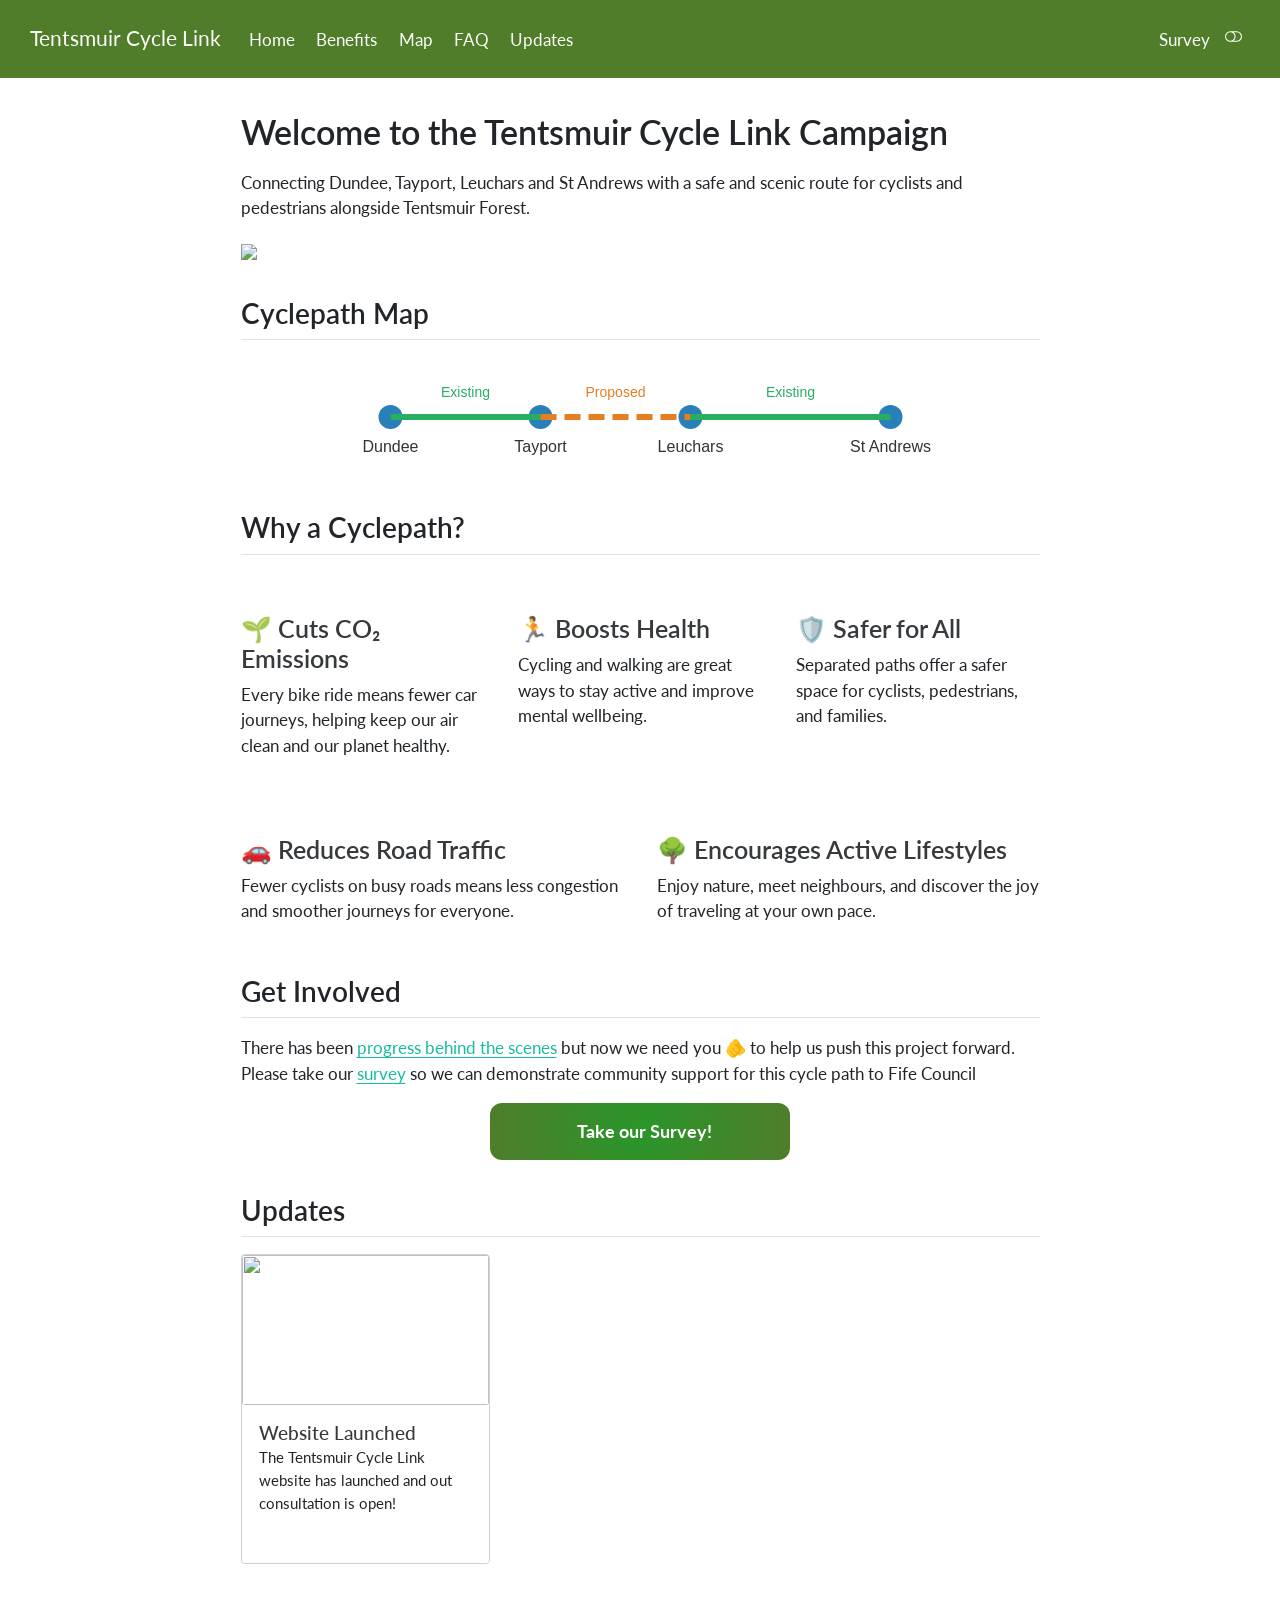
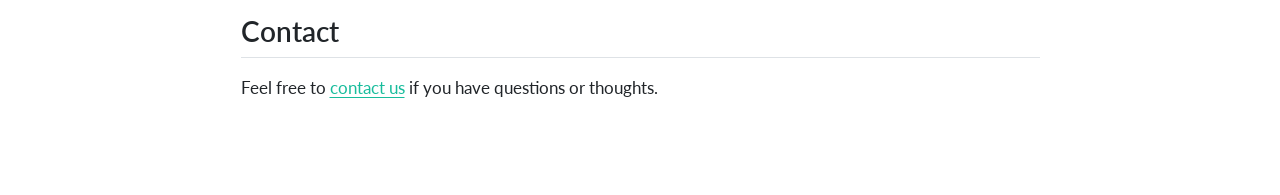
==== index.html @ c938efdf "Built site for gh-pages" ====
<!DOCTYPE html>
<html xmlns="http://www.w3.org/1999/xhtml" lang="en" xml:lang="en"><head>

<meta charset="utf-8">
<meta name="generator" content="quarto-1.9.37">

<meta name="viewport" content="width=device-width, initial-scale=1.0, user-scalable=yes">


<title>Welcome to the Tentsmuir Cycle Link Campaign – Tentsmuir Cycle Link</title>
<style>
/* Default styles provided by pandoc.
** See https://pandoc.org/MANUAL.html#variables-for-html for config info.
*/
code{white-space: pre-wrap;}
span.smallcaps{font-variant: small-caps;}
div.columns{display: flex; gap: min(4vw, 1.5em);}
div.column{flex: auto; overflow-x: auto;}
div.hanging-indent{margin-left: 1.5em; text-indent: -1.5em;}
ul.task-list{list-style: none;}
ul.task-list li input[type="checkbox"] {
  width: 0.8em;
  margin: 0 0.8em 0.2em -1em; /* quarto-specific, see https://github.com/quarto-dev/quarto-cli/issues/4556 */ 
  vertical-align: middle;
}
</style>


<script src="site_libs/quarto-nav/quarto-nav.js"></script>
<script src="site_libs/quarto-nav/headroom.min.js"></script>
<script src="site_libs/clipboard/clipboard.min.js"></script>
<script src="site_libs/quarto-search/autocomplete.umd.js"></script>
<script src="site_libs/quarto-search/fuse.min.js"></script>
<script src="site_libs/quarto-search/quarto-search.js"></script>
<meta name="quarto:offset" content="./">
<script src="site_libs/quarto-listing/list.min.js"></script>
<script src="site_libs/quarto-listing/quarto-listing.js"></script>
<script src="site_libs/quarto-html/quarto.js" type="module"></script>
<script src="site_libs/quarto-html/tabsets/tabsets.js" type="module"></script>
<script src="site_libs/quarto-html/popper.min.js"></script>
<script src="site_libs/quarto-html/tippy.umd.min.js"></script>
<script src="site_libs/quarto-html/anchor.min.js"></script>
<link href="site_libs/quarto-html/tippy.css" rel="stylesheet">
<link href="site_libs/quarto-html/quarto-syntax-highlighting-7f8f88aac4f3542376d5c11b86a4c14d.css" rel="stylesheet" class="quarto-color-scheme" id="quarto-text-highlighting-styles">
<link href="site_libs/quarto-html/quarto-syntax-highlighting-dark-d0ae9245876894da5ac7e18953ecc5cc.css" rel="stylesheet" class="quarto-color-scheme quarto-color-alternate" id="quarto-text-highlighting-styles">
<link href="site_libs/quarto-html/quarto-syntax-highlighting-7f8f88aac4f3542376d5c11b86a4c14d.css" rel="stylesheet" class="quarto-color-scheme-extra" id="quarto-text-highlighting-styles">
<script src="site_libs/bootstrap/bootstrap.min.js"></script>
<link href="site_libs/bootstrap/bootstrap-icons.css" rel="stylesheet">
<link href="site_libs/bootstrap/bootstrap-2d0916ac223c1aabaab811b330905da7.min.css" rel="stylesheet" append-hash="true" class="quarto-color-scheme" id="quarto-bootstrap" data-mode="light">
<link href="site_libs/bootstrap/bootstrap-dark-711e76903510c1c484561efa17a00420.min.css" rel="stylesheet" append-hash="true" class="quarto-color-scheme quarto-color-alternate" id="quarto-bootstrap" data-mode="dark">
<link href="site_libs/bootstrap/bootstrap-2d0916ac223c1aabaab811b330905da7.min.css" rel="stylesheet" append-hash="true" class="quarto-color-scheme-extra" id="quarto-bootstrap" data-mode="light">
<script id="quarto-search-options" type="application/json">{
  "location": "navbar",
  "copy-button": false,
  "collapse-after": 3,
  "panel-placement": "end",
  "type": "overlay",
  "limit": 50,
  "keyboard-shortcut": [
    "f",
    "/",
    "s"
  ],
  "show-item-context": false,
  "language": {
    "search-no-results-text": "No results",
    "search-matching-documents-text": "matching documents",
    "search-copy-link-title": "Copy link to search",
    "search-hide-matches-text": "Hide additional matches",
    "search-more-match-text": "more match in this document",
    "search-more-matches-text": "more matches in this document",
    "search-clear-button-title": "Clear",
    "search-text-placeholder": "",
    "search-detached-cancel-button-title": "Cancel",
    "search-submit-button-title": "Submit",
    "search-label": "Search"
  }
}</script>
<script>

  window.document.addEventListener("DOMContentLoaded", function (_event) {
    const listingTargetEl = window.document.querySelector('#listing-newspanels .list');
    if (!listingTargetEl) {
      // No listing discovered, do not attach.
      return; 
    }

    const options = {
      valueNames: ['listing-title','listing-author','listing-image','listing-description',{ data: ['index'] },{ data: ['categories'] },{ data: ['listing-date-sort'] },{ data: ['listing-file-modified-sort'] }],
      
      searchColumns: ["listing-title","listing-author","listing-image","listing-description"],
    };

    window['quarto-listings'] = window['quarto-listings'] || {};
    window['quarto-listings']['listing-newspanels'] = new List('listing-newspanels', options);

    if (window['quarto-listing-loaded']) {
      window['quarto-listing-loaded']();
    }
  });

  window.addEventListener('hashchange',() => {
    if (window['quarto-listing-loaded']) {
      window['quarto-listing-loaded']();
    }
  })
  </script>

  <script src="https://cdnjs.cloudflare.com/polyfill/v3/polyfill.min.js?features=es6"></script>
  <script defer="" src="https://cdn.jsdelivr.net/npm/mathjax@3/es5/tex-chtml-full.js" type="text/javascript"></script>

<script type="text/javascript">
const typesetMath = (el) => {
  if (window.MathJax) {
    // MathJax Typeset
    window.MathJax.typeset([el]);
  } else if (window.katex) {
    // KaTeX Render
    var mathElements = el.getElementsByClassName("math");
    var macros = [];
    for (var i = 0; i < mathElements.length; i++) {
      var texText = mathElements[i].firstChild;
      if (mathElements[i].tagName == "SPAN" && texText && texText.data) {
        window.katex.render(texText.data, mathElements[i], {
          displayMode: mathElements[i].classList.contains('display'),
          throwOnError: false,
          macros: macros,
          fleqn: false
        });
      }
    }
  }
}
window.Quarto = {
  typesetMath
};
</script>

<link rel="stylesheet" href="styles.css">
</head>

<body class="nav-fixed fullcontent quarto-light"><script id="quarto-html-before-body" type="application/javascript">
    const toggleBodyColorMode = (bsSheetEl) => {
      const mode = bsSheetEl.getAttribute("data-mode");
      const bodyEl = window.document.querySelector("body");
      if (mode === "dark") {
        bodyEl.classList.add("quarto-dark");
        bodyEl.classList.remove("quarto-light");
      } else {
        bodyEl.classList.add("quarto-light");
        bodyEl.classList.remove("quarto-dark");
      }
    }
    const toggleBodyColorPrimary = () => {
      const bsSheetEl = window.document.querySelector("link#quarto-bootstrap:not([rel=disabled-stylesheet])");
      if (bsSheetEl) {
        toggleBodyColorMode(bsSheetEl);
      }
    }
    const setColorSchemeToggle = (alternate) => {
      const toggles = window.document.querySelectorAll('.quarto-color-scheme-toggle');
      for (let i=0; i < toggles.length; i++) {
        const toggle = toggles[i];
        if (toggle) {
          if (alternate) {
            toggle.classList.add("alternate");
          } else {
            toggle.classList.remove("alternate");
          }
        }
      }
    };
    const toggleColorMode = (alternate) => {
      // Switch the stylesheets
      const primaryStylesheets = window.document.querySelectorAll('link.quarto-color-scheme:not(.quarto-color-alternate)');
      const alternateStylesheets = window.document.querySelectorAll('link.quarto-color-scheme.quarto-color-alternate');
      manageTransitions('#quarto-margin-sidebar .nav-link', false);
      if (alternate) {
        // note: dark is layered on light, we don't disable primary!
        enableStylesheet(alternateStylesheets);
        for (const sheetNode of alternateStylesheets) {
          if (sheetNode.id === "quarto-bootstrap") {
            toggleBodyColorMode(sheetNode);
          }
        }
      } else {
        disableStylesheet(alternateStylesheets);
        enableStylesheet(primaryStylesheets)
        toggleBodyColorPrimary();
      }
      manageTransitions('#quarto-margin-sidebar .nav-link', true);
      // Switch the toggles
      setColorSchemeToggle(alternate)
      // Hack to workaround the fact that safari doesn't
      // properly recolor the scrollbar when toggling (#1455)
      if (navigator.userAgent.indexOf('Safari') > 0 && navigator.userAgent.indexOf('Chrome') == -1) {
        manageTransitions("body", false);
        window.scrollTo(0, 1);
        setTimeout(() => {
          window.scrollTo(0, 0);
          manageTransitions("body", true);
        }, 40);
      }
    }
    const disableStylesheet = (stylesheets) => {
      for (let i=0; i < stylesheets.length; i++) {
        const stylesheet = stylesheets[i];
        stylesheet.rel = 'disabled-stylesheet';
      }
    }
    const enableStylesheet = (stylesheets) => {
      for (let i=0; i < stylesheets.length; i++) {
        const stylesheet = stylesheets[i];
        if(stylesheet.rel !== 'stylesheet') { // for Chrome, which will still FOUC without this check
          stylesheet.rel = 'stylesheet';
        }
      }
    }
    const manageTransitions = (selector, allowTransitions) => {
      const els = window.document.querySelectorAll(selector);
      for (let i=0; i < els.length; i++) {
        const el = els[i];
        if (allowTransitions) {
          el.classList.remove('notransition');
        } else {
          el.classList.add('notransition');
        }
      }
    }
    const isFileUrl = () => {
      return window.location.protocol === 'file:';
    }
    const hasAlternateSentinel = () => {
      let styleSentinel = getColorSchemeSentinel();
      if (styleSentinel !== null) {
        return styleSentinel === "alternate";
      } else {
        return false;
      }
    }
    const setStyleSentinel = (alternate) => {
      const value = alternate ? "alternate" : "default";
      if (!isFileUrl()) {
        window.localStorage.setItem("quarto-color-scheme", value);
      } else {
        localAlternateSentinel = value;
      }
    }
    const getColorSchemeSentinel = () => {
      if (!isFileUrl()) {
        const storageValue = window.localStorage.getItem("quarto-color-scheme");
        return storageValue != null ? storageValue : localAlternateSentinel;
      } else {
        return localAlternateSentinel;
      }
    }
    const toggleGiscusIfUsed = (isAlternate, darkModeDefault) => {
      const baseTheme = document.querySelector('#giscus-base-theme')?.value ?? 'light';
      const alternateTheme = document.querySelector('#giscus-alt-theme')?.value ?? 'dark';
      let newTheme = '';
      if(authorPrefersDark) {
        newTheme = isAlternate ? baseTheme : alternateTheme;
      } else {
        newTheme = isAlternate ? alternateTheme : baseTheme;
      }
      const changeGiscusTheme = () => {
        // From: https://github.com/giscus/giscus/issues/336
        const sendMessage = (message) => {
          const iframe = document.querySelector('iframe.giscus-frame');
          if (!iframe) return;
          iframe.contentWindow.postMessage({ giscus: message }, 'https://giscus.app');
        }
        sendMessage({
          setConfig: {
            theme: newTheme
          }
        });
      }
      const isGiscussLoaded = window.document.querySelector('iframe.giscus-frame') !== null;
      if (isGiscussLoaded) {
        changeGiscusTheme();
      }
    };
    const authorPrefersDark = false;
    const darkModeDefault = authorPrefersDark;
      document.querySelector('link#quarto-text-highlighting-styles.quarto-color-scheme-extra').rel = 'disabled-stylesheet';
      document.querySelector('link#quarto-bootstrap.quarto-color-scheme-extra').rel = 'disabled-stylesheet';
    let localAlternateSentinel = darkModeDefault ? 'alternate' : 'default';
    // Dark / light mode switch
    window.quartoToggleColorScheme = () => {
      // Read the current dark / light value
      let toAlternate = !hasAlternateSentinel();
      toggleColorMode(toAlternate);
      setStyleSentinel(toAlternate);
      toggleGiscusIfUsed(toAlternate, darkModeDefault);
      window.dispatchEvent(new Event('resize'));
    };
    // Switch to dark mode if need be
    if (hasAlternateSentinel()) {
      toggleColorMode(true);
    } else {
      toggleColorMode(false);
    }
  </script>

<div id="quarto-search-results"></div>
  <header id="quarto-header" class="headroom fixed-top">
    <nav class="navbar navbar-expand-lg " data-bs-theme="dark">
      <div class="navbar-container container-fluid">
      <div class="navbar-brand-container mx-auto">
    <a class="navbar-brand" href="./index.html">
    <span class="navbar-title">Tentsmuir Cycle Link</span>
    </a>
  </div>
            <div id="quarto-search" class="" title="Search"></div>
          <button class="navbar-toggler" type="button" data-bs-toggle="collapse" data-bs-target="#navbarCollapse" aria-controls="navbarCollapse" role="menu" aria-expanded="false" aria-label="Toggle navigation" onclick="if (window.quartoToggleHeadroom) { window.quartoToggleHeadroom(); }">
  <span class="navbar-toggler-icon"></span>
</button>
          <div class="collapse navbar-collapse" id="navbarCollapse">
            <ul class="navbar-nav navbar-nav-scroll me-auto">
  <li class="nav-item">
    <a class="nav-link active" href="./index.html" aria-current="page"> <i class="bi bi-bicycle" role="img">
</i> 
<span class="menu-text">Home</span></a>
  </li>  
  <li class="nav-item">
    <a class="nav-link" href="./benefits.html"> <i class="bi bi-plus-square-fill" role="img">
</i> 
<span class="menu-text">Benefits</span></a>
  </li>  
  <li class="nav-item">
    <a class="nav-link" href="./map.html"> <i class="bi bi-map" role="img">
</i> 
<span class="menu-text">Map</span></a>
  </li>  
  <li class="nav-item">
    <a class="nav-link" href="./faq.html"> <i class="bi bi-question-circle" role="img">
</i> 
<span class="menu-text">FAQ</span></a>
  </li>  
  <li class="nav-item">
    <a class="nav-link" href="./news.html"> <i class="bi bi-newspaper" role="img">
</i> 
<span class="menu-text">Updates</span></a>
  </li>  
</ul>
            <ul class="navbar-nav navbar-nav-scroll ms-auto">
  <li class="nav-item">
    <a class="nav-link" href="./survey.html"> <i class="bi bi-list-check" role="img">
</i> 
<span class="menu-text">Survey</span></a>
  </li>  
</ul>
          </div> <!-- /navcollapse -->
            <div class="quarto-navbar-tools">
  <a href="" class="quarto-color-scheme-toggle quarto-navigation-tool  px-1" onclick="window.quartoToggleColorScheme(); return false;" title="Toggle dark mode"><i class="bi"></i></a>
</div>
      </div> <!-- /container-fluid -->
    </nav>
  <div id="quarto-announcement" data-announcement-id="b9b9e68eaf986507d471f98464c1b0c5" class="alert alert-info hidden"><div class="quarto-announcement-content">
<p>Please take our survey - it makes a huge difference in promoting this route to Fife Council. Click <a href="./survey.html">here</a> to start</p>
</div><i class="bi bi-x-lg quarto-announcement-action"></i></div>
</header>
<!-- content -->
<div id="quarto-content" class="quarto-container page-columns page-rows-contents page-layout-article page-navbar">
<!-- sidebar -->
<!-- margin-sidebar -->
    
<!-- main -->
<main class="content" id="quarto-document-content">


<header id="title-block-header" class="quarto-title-block default">
<div class="quarto-title">
<h1 class="title">Welcome to the Tentsmuir Cycle Link Campaign</h1>
</div>



<div class="quarto-title-meta">

    
  
    
  </div>
  


</header>


<p>Connecting Dundee, Tayport, Leuchars and St Andrews with a safe and scenic route for cyclists and pedestrians alongside Tentsmuir Forest.</p>
<p><img src="./images/cyclepath_mock_up2.png" class="rounded-img img-fluid"></p>
<section id="cyclepath-map" class="level2">
<h2 class="anchored" data-anchor-id="cyclepath-map">Cyclepath Map</h2>
<svg width="100%" height="120" viewbox="0 0 600 120" aria-label="Simple map showing Dundee, Tayport, Leuchars, and St Andrews connected by a cyclepath">
  <style>
    .town { font-family: Arial, sans-serif; font-size: 16px; fill: #333; }
    .cyclepath-exist { stroke: #27ae60; stroke-width: 6; fill: none; }
    .cyclepath-proposed { stroke: #e67e22; stroke-width: 6; fill: none; stroke-dasharray: 16 8; }
    .dot { fill: #2980b9; }
    .label-proposed { font-family: Arial, sans-serif; font-size: 14px; fill: #e67e22; }
    .label-exist { font-family: Arial, sans-serif; font-size: 14px; fill: #27ae60; }
  </style>
  <!-- Towns -->
  <circle cx="50" cy="60" r="12" class="dot"></circle>
  <text x="50" y="95" class="town" text-anchor="middle">Dundee</text>
  <circle cx="200" cy="60" r="12" class="dot"></circle>
  <text x="200" y="95" class="town" text-anchor="middle">Tayport</text>
  <circle cx="350" cy="60" r="12" class="dot"></circle>
  <text x="350" y="95" class="town" text-anchor="middle">Leuchars</text>
  <circle cx="550" cy="60" r="12" class="dot"></circle>
  <text x="550" y="95" class="town" text-anchor="middle">St Andrews</text>
  <!-- Cyclepath: Dundee to Tayport (existing) -->
  <polyline points="50,60 200,60" class="cyclepath-exist"></polyline>
  <text x="125" y="40" class="label-exist" text-anchor="middle">Existing</text>
  <!-- Cyclepath: Tayport to Leuchars (proposed) -->
  <polyline points="200,60 350,60" class="cyclepath-proposed"></polyline>
  <text x="275" y="40" class="label-proposed" text-anchor="middle">Proposed</text>
  <!-- Cyclepath: Leuchars to St Andrews (existing) -->
  <polyline points="350,60 550,60" class="cyclepath-exist"></polyline>
  <text x="450" y="40" class="label-exist" text-anchor="middle">Existing</text>
</svg>
</section>
<section id="why-a-cyclepath" class="level2">
<h2 class="anchored" data-anchor-id="why-a-cyclepath">Why a Cyclepath?</h2>
<div style="display: flex; flex-wrap: wrap; gap: 2rem; justify-content: center; margin: 2rem 0;">
  <div style="flex: 1; min-width: 220px;">
    <h3 class="anchored">🌱 Cuts CO₂ Emissions</h3>
    <p>Every bike ride means fewer car journeys, helping keep our air clean and our planet healthy.</p>
  </div>
  <div style="flex: 1; min-width: 220px;">
    <h3 class="anchored">🏃️ Boosts Health</h3>
    <p>Cycling and walking are great ways to stay active and improve mental wellbeing.</p>
  </div>
  <div style="flex: 1; min-width: 220px;">
    <h3 class="anchored">🛡️ Safer for All</h3>
    <p>Separated paths offer a safer space for cyclists, pedestrians, and families.</p>
  </div>
  <div style="flex: 1; min-width: 220px;">
    <h3 class="anchored">🚗 Reduces Road Traffic</h3>
    <p>Fewer cyclists on busy roads means less congestion and smoother journeys for everyone.</p>
  </div>
  <div style="flex: 1; min-width: 220px;">
    <h3 class="anchored">🌳 Encourages Active Lifestyles</h3>
    <p>Enjoy nature, meet neighbours, and discover the joy of traveling at your own pace.</p>
  </div>
</div>
</section>
<section id="get-involved" class="level2">
<h2 class="anchored" data-anchor-id="get-involved">Get Involved</h2>
<p>There has been <a href="./blog/the_story_so_far_2025.html">progress behind the scenes</a> but now we need you 🫵 to help us push this project forward. Please take our <a href="./survey.html">survey</a> so we can demonstrate community support for this cycle path to Fife Council</p>
<div style="text-align: center;">
<p><a href="./survey.html" role="button" data-toggle="tooltip" title="Please take our survey to help us move the cycle path forward" style="background: radial-gradient(circle , #29962a, #507d2a); /* Gradient from blue to purple */
          border: none;
          color: white;
          padding: 15px 32px;
          text-align: center;
          text-decoration: none;
          display: inline-block;
          font-size: 18px;
          font-weight: bold;
          border-radius: 12px;
          width: 300px; /* Set a fixed width */" target="survey"> <i class="fas fa-donate" style="margin-right: 8px;"></i>Take our Survey!</a></p>
</div>
</section>
<section id="updates" class="level2">
<h2 class="anchored" data-anchor-id="updates">Updates</h2>
<div id="listing-newspanels" class="quarto-listing quarto-listing-container-grid">
<div class="list grid quarto-listing-cols-3">
<div class="g-col-1" data-index="0" data-listing-file-modified-sort="1777838549160" data-listing-reading-time-sort="1" data-listing-word-count-sort="23">
<a href="./news/website_launch.html" class="quarto-grid-link">
<div class="quarto-grid-item card h-100 card-left">
<p class="card-img-top">
<img loading="lazy" src="./news/cycle_icon_small.png" class="thumbnail-image card-img" style="height: 150px;">
</p>
<div class="card-body post-contents">
<h5 class="no-anchor card-title listing-title">
Website Launched
</h5>
<div class="card-text listing-description delink">
<p>The Tentsmuir Cycle Link website has launched and out consultation is open!</p>
</div>
<div class="card-attribution card-text-small start">
<div class="listing-author">

</div>
</div>
</div>
</div></a>
</div>
</div>
<div class="listing-no-matching d-none">No matching items</div>
</div>
</section>
<section id="contact" class="level2">
<h2 class="anchored" data-anchor-id="contact">Contact</h2>
<p>Feel free to <a href="mailto:info@tayportcyclepath.org">contact us</a> if you have questions or thoughts.</p>



</section>

</main> <!-- /main -->
<script id="quarto-html-after-body" type="application/javascript">
  window.document.addEventListener("DOMContentLoaded", function (event) {
    // Ensure there is a toggle, if there isn't float one in the top right
    if (window.document.querySelector('.quarto-color-scheme-toggle') === null) {
      const a = window.document.createElement('a');
      a.classList.add('top-right');
      a.classList.add('quarto-color-scheme-toggle');
      a.href = "";
      a.onclick = function() { try { window.quartoToggleColorScheme(); } catch {} return false; };
      const i = window.document.createElement("i");
      i.classList.add('bi');
      a.appendChild(i);
      window.document.body.appendChild(a);
    }
    setColorSchemeToggle(hasAlternateSentinel())
    const icon = "";
    const anchorJS = new window.AnchorJS();
    anchorJS.options = {
      placement: 'right',
      icon: icon
    };
    anchorJS.add('.anchored');
    const isCodeAnnotation = (el) => {
      for (const clz of el.classList) {
        if (clz.startsWith('code-annotation-')) {                     
          return true;
        }
      }
      return false;
    }
    const onCopySuccess = function(e) {
      // button target
      const button = e.trigger;
      // don't keep focus
      button.blur();
      // flash "checked"
      button.classList.add('code-copy-button-checked');
      var currentTitle = button.getAttribute("title");
      button.setAttribute("title", "Copied!");
      let tooltip;
      if (window.bootstrap) {
        button.setAttribute("data-bs-toggle", "tooltip");
        button.setAttribute("data-bs-placement", "left");
        button.setAttribute("data-bs-title", "Copied!");
        tooltip = new bootstrap.Tooltip(button, 
          { trigger: "manual", 
            customClass: "code-copy-button-tooltip",
            offset: [0, -8]});
        tooltip.show();    
      }
      setTimeout(function() {
        if (tooltip) {
          tooltip.hide();
          button.removeAttribute("data-bs-title");
          button.removeAttribute("data-bs-toggle");
          button.removeAttribute("data-bs-placement");
        }
        button.setAttribute("title", currentTitle);
        button.classList.remove('code-copy-button-checked');
      }, 1000);
      // clear code selection
      e.clearSelection();
    }
    const getTextToCopy = function(trigger) {
      const outerScaffold = trigger.parentElement.cloneNode(true);
      const codeEl = outerScaffold.querySelector('code');
      for (const childEl of codeEl.children) {
        if (isCodeAnnotation(childEl)) {
          childEl.remove();
        }
      }
      return codeEl.innerText;
    }
    const clipboard = new window.ClipboardJS('.code-copy-button:not([data-in-quarto-modal])', {
      text: getTextToCopy
    });
    clipboard.on('success', onCopySuccess);
    if (window.document.getElementById('quarto-embedded-source-code-modal')) {
      const clipboardModal = new window.ClipboardJS('.code-copy-button[data-in-quarto-modal]', {
        text: getTextToCopy,
        container: window.document.getElementById('quarto-embedded-source-code-modal')
      });
      clipboardModal.on('success', onCopySuccess);
    }
      var localhostRegex = new RegExp(/^(?:http|https):\/\/localhost\:?[0-9]*\//);
      var mailtoRegex = new RegExp(/^mailto:/);
        var filterRegex = new RegExp('/' + window.location.host + '/');
      var isInternal = (href) => {
          return filterRegex.test(href) || localhostRegex.test(href) || mailtoRegex.test(href);
      }
      // Inspect non-navigation links and adorn them if external
     var links = window.document.querySelectorAll('a[href]:not(.nav-link):not(.navbar-brand):not(.toc-action):not(.sidebar-link):not(.sidebar-item-toggle):not(.pagination-link):not(.no-external):not([aria-hidden]):not(.dropdown-item):not(.quarto-navigation-tool):not(.about-link)');
      for (var i=0; i<links.length; i++) {
        const link = links[i];
        if (!isInternal(link.href)) {
          // undo the damage that might have been done by quarto-nav.js in the case of
          // links that we want to consider external
          if (link.dataset.originalHref !== undefined) {
            link.href = link.dataset.originalHref;
          }
        }
      }
    function tippyHover(el, contentFn, onTriggerFn, onUntriggerFn) {
      const config = {
        allowHTML: true,
        maxWidth: 500,
        delay: 100,
        arrow: false,
        appendTo: function(el) {
            return el.parentElement;
        },
        interactive: true,
        interactiveBorder: 10,
        theme: 'quarto',
        placement: 'bottom-start',
      };
      if (contentFn) {
        config.content = contentFn;
      }
      if (onTriggerFn) {
        config.onTrigger = onTriggerFn;
      }
      if (onUntriggerFn) {
        config.onUntrigger = onUntriggerFn;
      }
      window.tippy(el, config); 
    }
    const noterefs = window.document.querySelectorAll('a[role="doc-noteref"]');
    for (var i=0; i<noterefs.length; i++) {
      const ref = noterefs[i];
      tippyHover(ref, function() {
        // use id or data attribute instead here
        let href = ref.getAttribute('data-footnote-href') || ref.getAttribute('href');
        try { href = new URL(href).hash; } catch {}
        const id = href.replace(/^#\/?/, "");
        const note = window.document.getElementById(id);
        if (note) {
          return note.innerHTML;
        } else {
          return "";
        }
      });
    }
    const xrefs = window.document.querySelectorAll('a.quarto-xref');
    const processXRef = (id, note) => {
      // Strip column container classes
      const stripColumnClz = (el) => {
        el.classList.remove("page-full", "page-columns");
        if (el.children) {
          for (const child of el.children) {
            stripColumnClz(child);
          }
        }
      }
      stripColumnClz(note)
      if (id === null || id.startsWith('sec-')) {
        // Special case sections, only their first couple elements
        const container = document.createElement("div");
        if (note.children && note.children.length > 2) {
          container.appendChild(note.children[0].cloneNode(true));
          for (let i = 1; i < note.children.length; i++) {
            const child = note.children[i];
            if (child.tagName === "P" && child.innerText === "") {
              continue;
            } else {
              container.appendChild(child.cloneNode(true));
              break;
            }
          }
          if (window.Quarto?.typesetMath) {
            window.Quarto.typesetMath(container);
          }
          return container.innerHTML
        } else {
          if (window.Quarto?.typesetMath) {
            window.Quarto.typesetMath(note);
          }
          return note.innerHTML;
        }
      } else {
        // Remove any anchor links if they are present
        const anchorLink = note.querySelector('a.anchorjs-link');
        if (anchorLink) {
          anchorLink.remove();
        }
        if (window.Quarto?.typesetMath) {
          window.Quarto.typesetMath(note);
        }
        if (note.classList.contains("callout")) {
          return note.outerHTML;
        } else {
          return note.innerHTML;
        }
      }
    }
    for (var i=0; i<xrefs.length; i++) {
      const xref = xrefs[i];
      tippyHover(xref, undefined, function(instance) {
        instance.disable();
        let url = xref.getAttribute('href');
        let hash = undefined; 
        if (url.startsWith('#')) {
          hash = url;
        } else {
          try { hash = new URL(url).hash; } catch {}
        }
        if (hash) {
          const id = hash.replace(/^#\/?/, "");
          const note = window.document.getElementById(id);
          if (note !== null) {
            try {
              const html = processXRef(id, note.cloneNode(true));
              instance.setContent(html);
            } finally {
              instance.enable();
              instance.show();
            }
          } else {
            // See if we can fetch this
            fetch(url.split('#')[0])
            .then(res => res.text())
            .then(html => {
              const parser = new DOMParser();
              const htmlDoc = parser.parseFromString(html, "text/html");
              const note = htmlDoc.getElementById(id);
              if (note !== null) {
                const html = processXRef(id, note);
                instance.setContent(html);
              } 
            }).finally(() => {
              instance.enable();
              instance.show();
            });
          }
        } else {
          // See if we can fetch a full url (with no hash to target)
          // This is a special case and we should probably do some content thinning / targeting
          fetch(url)
          .then(res => res.text())
          .then(html => {
            const parser = new DOMParser();
            const htmlDoc = parser.parseFromString(html, "text/html");
            const note = htmlDoc.querySelector('main.content');
            if (note !== null) {
              // This should only happen for chapter cross references
              // (since there is no id in the URL)
              // remove the first header
              if (note.children.length > 0 && note.children[0].tagName === "HEADER") {
                note.children[0].remove();
              }
              const html = processXRef(null, note);
              instance.setContent(html);
            } 
          }).finally(() => {
            instance.enable();
            instance.show();
          });
        }
      }, function(instance) {
      });
    }
        let selectedAnnoteEl;
        const selectorForAnnotation = ( cell, annotation) => {
          let cellAttr = 'data-code-cell="' + cell + '"';
          let lineAttr = 'data-code-annotation="' +  annotation + '"';
          const selector = 'span[' + cellAttr + '][' + lineAttr + ']';
          return selector;
        }
        const selectCodeLines = (annoteEl) => {
          const doc = window.document;
          const targetCell = annoteEl.getAttribute("data-target-cell");
          const targetAnnotation = annoteEl.getAttribute("data-target-annotation");
          const annoteSpan = window.document.querySelector(selectorForAnnotation(targetCell, targetAnnotation));
          const lines = annoteSpan.getAttribute("data-code-lines").split(",");
          const lineIds = lines.map((line) => {
            return targetCell + "-" + line;
          })
          let top = null;
          let height = null;
          let parent = null;
          if (lineIds.length > 0) {
              //compute the position of the single el (top and bottom and make a div)
              const el = window.document.getElementById(lineIds[0]);
              top = el.offsetTop;
              height = el.offsetHeight;
              parent = el.parentElement.parentElement;
            if (lineIds.length > 1) {
              const lastEl = window.document.getElementById(lineIds[lineIds.length - 1]);
              const bottom = lastEl.offsetTop + lastEl.offsetHeight;
              height = bottom - top;
            }
            if (top !== null && height !== null && parent !== null) {
              // cook up a div (if necessary) and position it 
              let div = window.document.getElementById("code-annotation-line-highlight");
              if (div === null) {
                div = window.document.createElement("div");
                div.setAttribute("id", "code-annotation-line-highlight");
                div.style.position = 'absolute';
                parent.appendChild(div);
              }
              div.style.top = top - 2 + "px";
              div.style.height = height + 4 + "px";
              div.style.left = 0;
              let gutterDiv = window.document.getElementById("code-annotation-line-highlight-gutter");
              if (gutterDiv === null) {
                gutterDiv = window.document.createElement("div");
                gutterDiv.setAttribute("id", "code-annotation-line-highlight-gutter");
                gutterDiv.style.position = 'absolute';
                const codeCell = window.document.getElementById(targetCell);
                const gutter = codeCell.querySelector('.code-annotation-gutter');
                gutter.appendChild(gutterDiv);
              }
              gutterDiv.style.top = top - 2 + "px";
              gutterDiv.style.height = height + 4 + "px";
            }
            selectedAnnoteEl = annoteEl;
          }
        };
        const unselectCodeLines = () => {
          const elementsIds = ["code-annotation-line-highlight", "code-annotation-line-highlight-gutter"];
          elementsIds.forEach((elId) => {
            const div = window.document.getElementById(elId);
            if (div) {
              div.remove();
            }
          });
          selectedAnnoteEl = undefined;
        };
          // Handle positioning of the toggle
      window.addEventListener(
        "resize",
        throttle(() => {
          elRect = undefined;
          if (selectedAnnoteEl) {
            selectCodeLines(selectedAnnoteEl);
          }
        }, 10)
      );
      function throttle(fn, ms) {
      let throttle = false;
      let timer;
        return (...args) => {
          if(!throttle) { // first call gets through
              fn.apply(this, args);
              throttle = true;
          } else { // all the others get throttled
              if(timer) clearTimeout(timer); // cancel #2
              timer = setTimeout(() => {
                fn.apply(this, args);
                timer = throttle = false;
              }, ms);
          }
        };
      }
        // Attach click handler to the DT
        const annoteDls = window.document.querySelectorAll('dt[data-target-cell]');
        for (const annoteDlNode of annoteDls) {
          annoteDlNode.addEventListener('click', (event) => {
            const clickedEl = event.target;
            if (clickedEl !== selectedAnnoteEl) {
              unselectCodeLines();
              const activeEl = window.document.querySelector('dt[data-target-cell].code-annotation-active');
              if (activeEl) {
                activeEl.classList.remove('code-annotation-active');
              }
              selectCodeLines(clickedEl);
              clickedEl.classList.add('code-annotation-active');
            } else {
              // Unselect the line
              unselectCodeLines();
              clickedEl.classList.remove('code-annotation-active');
            }
          });
        }
    const findCites = (el) => {
      const parentEl = el.parentElement;
      if (parentEl) {
        const cites = parentEl.dataset.cites;
        if (cites) {
          return {
            el,
            cites: cites.split(' ')
          };
        } else {
          return findCites(el.parentElement)
        }
      } else {
        return undefined;
      }
    };
    var bibliorefs = window.document.querySelectorAll('a[role="doc-biblioref"]');
    for (var i=0; i<bibliorefs.length; i++) {
      const ref = bibliorefs[i];
      const citeInfo = findCites(ref);
      if (citeInfo) {
        tippyHover(citeInfo.el, function() {
          var popup = window.document.createElement('div');
          citeInfo.cites.forEach(function(cite) {
            var citeDiv = window.document.createElement('div');
            citeDiv.classList.add('hanging-indent');
            citeDiv.classList.add('csl-entry');
            var biblioDiv = window.document.getElementById('ref-' + cite);
            if (biblioDiv) {
              citeDiv.innerHTML = biblioDiv.innerHTML;
            }
            popup.appendChild(citeDiv);
          });
          return popup.innerHTML;
        });
      }
    }
  });
  </script>
</div> <!-- /content -->




</body></html>
---- site_libs/quarto-html/quarto-syntax-highlighting-7f8f88aac4f3542376d5c11b86a4c14d.css ----
/* quarto syntax highlight colors */
:root {
  --quarto-hl-ot-color: #003B4F;
  --quarto-hl-at-color: #657422;
  --quarto-hl-ss-color: #20794D;
  --quarto-hl-an-color: #5E5E5E;
  --quarto-hl-fu-color: #4758AB;
  --quarto-hl-st-color: #20794D;
  --quarto-hl-cf-color: #003B4F;
  --quarto-hl-op-color: #5E5E5E;
  --quarto-hl-er-color: #AD0000;
  --quarto-hl-bn-color: #AD0000;
  --quarto-hl-al-color: #AD0000;
  --quarto-hl-va-color: #111111;
  --quarto-hl-bu-color: inherit;
  --quarto-hl-ex-color: inherit;
  --quarto-hl-pp-color: #AD0000;
  --quarto-hl-in-color: #5E5E5E;
  --quarto-hl-vs-color: #20794D;
  --quarto-hl-wa-color: #5E5E5E;
  --quarto-hl-do-color: #5E5E5E;
  --quarto-hl-im-color: #00769E;
  --quarto-hl-ch-color: #20794D;
  --quarto-hl-dt-color: #AD0000;
  --quarto-hl-fl-color: #AD0000;
  --quarto-hl-co-color: #5E5E5E;
  --quarto-hl-cv-color: #5E5E5E;
  --quarto-hl-cn-color: #8f5902;
  --quarto-hl-sc-color: #5E5E5E;
  --quarto-hl-dv-color: #AD0000;
  --quarto-hl-kw-color: #003B4F;
}

/* other quarto variables */
:root {
  --quarto-font-monospace: SFMono-Regular, Menlo, Monaco, Consolas, "Liberation Mono", "Courier New", monospace;
}

/* syntax highlight based on Pandoc's rules */
pre > code.sourceCode > span {
  color: #003B4F;
}

code.sourceCode > span {
  color: #003B4F;
}

div.sourceCode,
div.sourceCode pre.sourceCode {
  color: #003B4F;
}

/* Normal */
code span {
  color: #003B4F;
}

/* Alert */
code span.al {
  color: #AD0000;
  font-style: inherit;
}

/* Annotation */
code span.an {
  color: #5E5E5E;
  font-style: inherit;
}

/* Attribute */
code span.at {
  color: #657422;
  font-style: inherit;
}

/* BaseN */
code span.bn {
  color: #AD0000;
  font-style: inherit;
}

/* BuiltIn */
code span.bu {
  font-style: inherit;
}

/* ControlFlow */
code span.cf {
  color: #003B4F;
  font-weight: bold;
  font-style: inherit;
}

/* Char */
code span.ch {
  color: #20794D;
  font-style: inherit;
}

/* Constant */
code span.cn {
  color: #8f5902;
  font-style: inherit;
}

/* Comment */
code span.co {
  color: #5E5E5E;
  font-style: inherit;
}

/* CommentVar */
code span.cv {
  color: #5E5E5E;
  font-style: italic;
}

/* Documentation */
code span.do {
  color: #5E5E5E;
  font-style: italic;
}

/* DataType */
code span.dt {
  color: #AD0000;
  font-style: inherit;
}

/* DecVal */
code span.dv {
  color: #AD0000;
  font-style: inherit;
}

/* Error */
code span.er {
  color: #AD0000;
  font-style: inherit;
}

/* Extension */
code span.ex {
  font-style: inherit;
}

/* Float */
code span.fl {
  color: #AD0000;
  font-style: inherit;
}

/* Function */
code span.fu {
  color: #4758AB;
  font-style: inherit;
}

/* Import */
code span.im {
  color: #00769E;
  font-style: inherit;
}

/* Information */
code span.in {
  color: #5E5E5E;
  font-style: inherit;
}

/* Keyword */
code span.kw {
  color: #003B4F;
  font-weight: bold;
  font-style: inherit;
}

/* Operator */
code span.op {
  color: #5E5E5E;
  font-style: inherit;
}

/* Other */
code span.ot {
  color: #003B4F;
  font-style: inherit;
}

/* Preprocessor */
code span.pp {
  color: #AD0000;
  font-style: inherit;
}

/* SpecialChar */
code span.sc {
  color: #5E5E5E;
  font-style: inherit;
}

/* SpecialString */
code span.ss {
  color: #20794D;
  font-style: inherit;
}

/* String */
code span.st {
  color: #20794D;
  font-style: inherit;
}

/* Variable */
code span.va {
  color: #111111;
  font-style: inherit;
}

/* VerbatimString */
code span.vs {
  color: #20794D;
  font-style: inherit;
}

/* Warning */
code span.wa {
  color: #5E5E5E;
  font-style: italic;
}

.prevent-inlining {
  content: "</";
}

/*# sourceMappingURL=789ad8cd35626ba772517505b42a116e.css.map */
---- site_libs/quarto-html/quarto-syntax-highlighting-dark-d0ae9245876894da5ac7e18953ecc5cc.css ----
/* quarto syntax highlight colors */
:root {
  --quarto-hl-al-color: #f07178;
  --quarto-hl-an-color: #d4d0ab;
  --quarto-hl-at-color: #00e0e0;
  --quarto-hl-bn-color: #d4d0ab;
  --quarto-hl-bu-color: #abe338;
  --quarto-hl-ch-color: #abe338;
  --quarto-hl-co-color: #f8f8f2;
  --quarto-hl-cv-color: #ffd700;
  --quarto-hl-cn-color: #ffd700;
  --quarto-hl-cf-color: #ffa07a;
  --quarto-hl-dt-color: #ffa07a;
  --quarto-hl-dv-color: #d4d0ab;
  --quarto-hl-do-color: #f8f8f2;
  --quarto-hl-er-color: #f07178;
  --quarto-hl-ex-color: #00e0e0;
  --quarto-hl-fl-color: #d4d0ab;
  --quarto-hl-fu-color: #ffa07a;
  --quarto-hl-im-color: #abe338;
  --quarto-hl-in-color: #d4d0ab;
  --quarto-hl-kw-color: #ffa07a;
  --quarto-hl-op-color: #ffa07a;
  --quarto-hl-ot-color: #00e0e0;
  --quarto-hl-pp-color: #dcc6e0;
  --quarto-hl-re-color: #00e0e0;
  --quarto-hl-sc-color: #abe338;
  --quarto-hl-ss-color: #abe338;
  --quarto-hl-st-color: #abe338;
  --quarto-hl-va-color: #00e0e0;
  --quarto-hl-vs-color: #abe338;
  --quarto-hl-wa-color: #dcc6e0;
}

/* other quarto variables */
:root {
  --quarto-font-monospace: SFMono-Regular, Menlo, Monaco, Consolas, "Liberation Mono", "Courier New", monospace;
}

/* syntax highlight based on Pandoc's rules */
pre > code.sourceCode > span {
  color: #f8f8f2;
}

code.sourceCode > span {
  color: #f8f8f2;
}

div.sourceCode,
div.sourceCode pre.sourceCode {
  color: #f8f8f2;
}

/* Normal */
code span {
  color: #f8f8f2;
}

/* Alert */
code span.al {
  color: #f07178;
}

/* Annotation */
code span.an {
  color: #d4d0ab;
}

/* Attribute */
code span.at {
  color: #00e0e0;
}

/* BaseN */
code span.bn {
  color: #d4d0ab;
}

/* BuiltIn */
code span.bu {
  color: #abe338;
}

/* ControlFlow */
code span.cf {
  font-weight: bold;
  color: #ffa07a;
}

/* Char */
code span.ch {
  color: #abe338;
}

/* Constant */
code span.cn {
  color: #ffd700;
}

/* Comment */
code span.co {
  font-style: italic;
  color: #f8f8f2;
}

/* CommentVar */
code span.cv {
  color: #ffd700;
}

/* Documentation */
code span.do {
  color: #f8f8f2;
}

/* DataType */
code span.dt {
  color: #ffa07a;
}

/* DecVal */
code span.dv {
  color: #d4d0ab;
}

/* Error */
code span.er {
  color: #f07178;
  text-decoration: underline;
}

/* Extension */
code span.ex {
  font-weight: bold;
  color: #00e0e0;
}

/* Float */
code span.fl {
  color: #d4d0ab;
}

/* Function */
code span.fu {
  color: #ffa07a;
}

/* Import */
code span.im {
  color: #abe338;
}

/* Information */
code span.in {
  color: #d4d0ab;
}

/* Keyword */
code span.kw {
  font-weight: bold;
  color: #ffa07a;
}

/* Operator */
code span.op {
  color: #ffa07a;
}

/* Other */
code span.ot {
  color: #00e0e0;
}

/* Preprocessor */
code span.pp {
  color: #dcc6e0;
}

/* RegionMarker */
code span.re {
  background-color: #f8f8f2;
  color: #00e0e0;
}

/* SpecialChar */
code span.sc {
  color: #abe338;
}

/* SpecialString */
code span.ss {
  color: #abe338;
}

/* String */
code span.st {
  color: #abe338;
}

/* Variable */
code span.va {
  color: #00e0e0;
}

/* VerbatimString */
code span.vs {
  color: #abe338;
}

/* Warning */
code span.wa {
  color: #dcc6e0;
}

.prevent-inlining {
  content: "</";
}

/*# sourceMappingURL=e2dac9153eaf3c552d5043f9565d03d7.css.map */
---- site_libs/quarto-html/quarto-syntax-highlighting-7f8f88aac4f3542376d5c11b86a4c14d.css ----
/* quarto syntax highlight colors */
:root {
  --quarto-hl-ot-color: #003B4F;
  --quarto-hl-at-color: #657422;
  --quarto-hl-ss-color: #20794D;
  --quarto-hl-an-color: #5E5E5E;
  --quarto-hl-fu-color: #4758AB;
  --quarto-hl-st-color: #20794D;
  --quarto-hl-cf-color: #003B4F;
  --quarto-hl-op-color: #5E5E5E;
  --quarto-hl-er-color: #AD0000;
  --quarto-hl-bn-color: #AD0000;
  --quarto-hl-al-color: #AD0000;
  --quarto-hl-va-color: #111111;
  --quarto-hl-bu-color: inherit;
  --quarto-hl-ex-color: inherit;
  --quarto-hl-pp-color: #AD0000;
  --quarto-hl-in-color: #5E5E5E;
  --quarto-hl-vs-color: #20794D;
  --quarto-hl-wa-color: #5E5E5E;
  --quarto-hl-do-color: #5E5E5E;
  --quarto-hl-im-color: #00769E;
  --quarto-hl-ch-color: #20794D;
  --quarto-hl-dt-color: #AD0000;
  --quarto-hl-fl-color: #AD0000;
  --quarto-hl-co-color: #5E5E5E;
  --quarto-hl-cv-color: #5E5E5E;
  --quarto-hl-cn-color: #8f5902;
  --quarto-hl-sc-color: #5E5E5E;
  --quarto-hl-dv-color: #AD0000;
  --quarto-hl-kw-color: #003B4F;
}

/* other quarto variables */
:root {
  --quarto-font-monospace: SFMono-Regular, Menlo, Monaco, Consolas, "Liberation Mono", "Courier New", monospace;
}

/* syntax highlight based on Pandoc's rules */
pre > code.sourceCode > span {
  color: #003B4F;
}

code.sourceCode > span {
  color: #003B4F;
}

div.sourceCode,
div.sourceCode pre.sourceCode {
  color: #003B4F;
}

/* Normal */
code span {
  color: #003B4F;
}

/* Alert */
code span.al {
  color: #AD0000;
  font-style: inherit;
}

/* Annotation */
code span.an {
  color: #5E5E5E;
  font-style: inherit;
}

/* Attribute */
code span.at {
  color: #657422;
  font-style: inherit;
}

/* BaseN */
code span.bn {
  color: #AD0000;
  font-style: inherit;
}

/* BuiltIn */
code span.bu {
  font-style: inherit;
}

/* ControlFlow */
code span.cf {
  color: #003B4F;
  font-weight: bold;
  font-style: inherit;
}

/* Char */
code span.ch {
  color: #20794D;
  font-style: inherit;
}

/* Constant */
code span.cn {
  color: #8f5902;
  font-style: inherit;
}

/* Comment */
code span.co {
  color: #5E5E5E;
  font-style: inherit;
}

/* CommentVar */
code span.cv {
  color: #5E5E5E;
  font-style: italic;
}

/* Documentation */
code span.do {
  color: #5E5E5E;
  font-style: italic;
}

/* DataType */
code span.dt {
  color: #AD0000;
  font-style: inherit;
}

/* DecVal */
code span.dv {
  color: #AD0000;
  font-style: inherit;
}

/* Error */
code span.er {
  color: #AD0000;
  font-style: inherit;
}

/* Extension */
code span.ex {
  font-style: inherit;
}

/* Float */
code span.fl {
  color: #AD0000;
  font-style: inherit;
}

/* Function */
code span.fu {
  color: #4758AB;
  font-style: inherit;
}

/* Import */
code span.im {
  color: #00769E;
  font-style: inherit;
}

/* Information */
code span.in {
  color: #5E5E5E;
  font-style: inherit;
}

/* Keyword */
code span.kw {
  color: #003B4F;
  font-weight: bold;
  font-style: inherit;
}

/* Operator */
code span.op {
  color: #5E5E5E;
  font-style: inherit;
}

/* Other */
code span.ot {
  color: #003B4F;
  font-style: inherit;
}

/* Preprocessor */
code span.pp {
  color: #AD0000;
  font-style: inherit;
}

/* SpecialChar */
code span.sc {
  color: #5E5E5E;
  font-style: inherit;
}

/* SpecialString */
code span.ss {
  color: #20794D;
  font-style: inherit;
}

/* String */
code span.st {
  color: #20794D;
  font-style: inherit;
}

/* Variable */
code span.va {
  color: #111111;
  font-style: inherit;
}

/* VerbatimString */
code span.vs {
  color: #20794D;
  font-style: inherit;
}

/* Warning */
code span.wa {
  color: #5E5E5E;
  font-style: italic;
}

.prevent-inlining {
  content: "</";
}

/*# sourceMappingURL=789ad8cd35626ba772517505b42a116e.css.map */
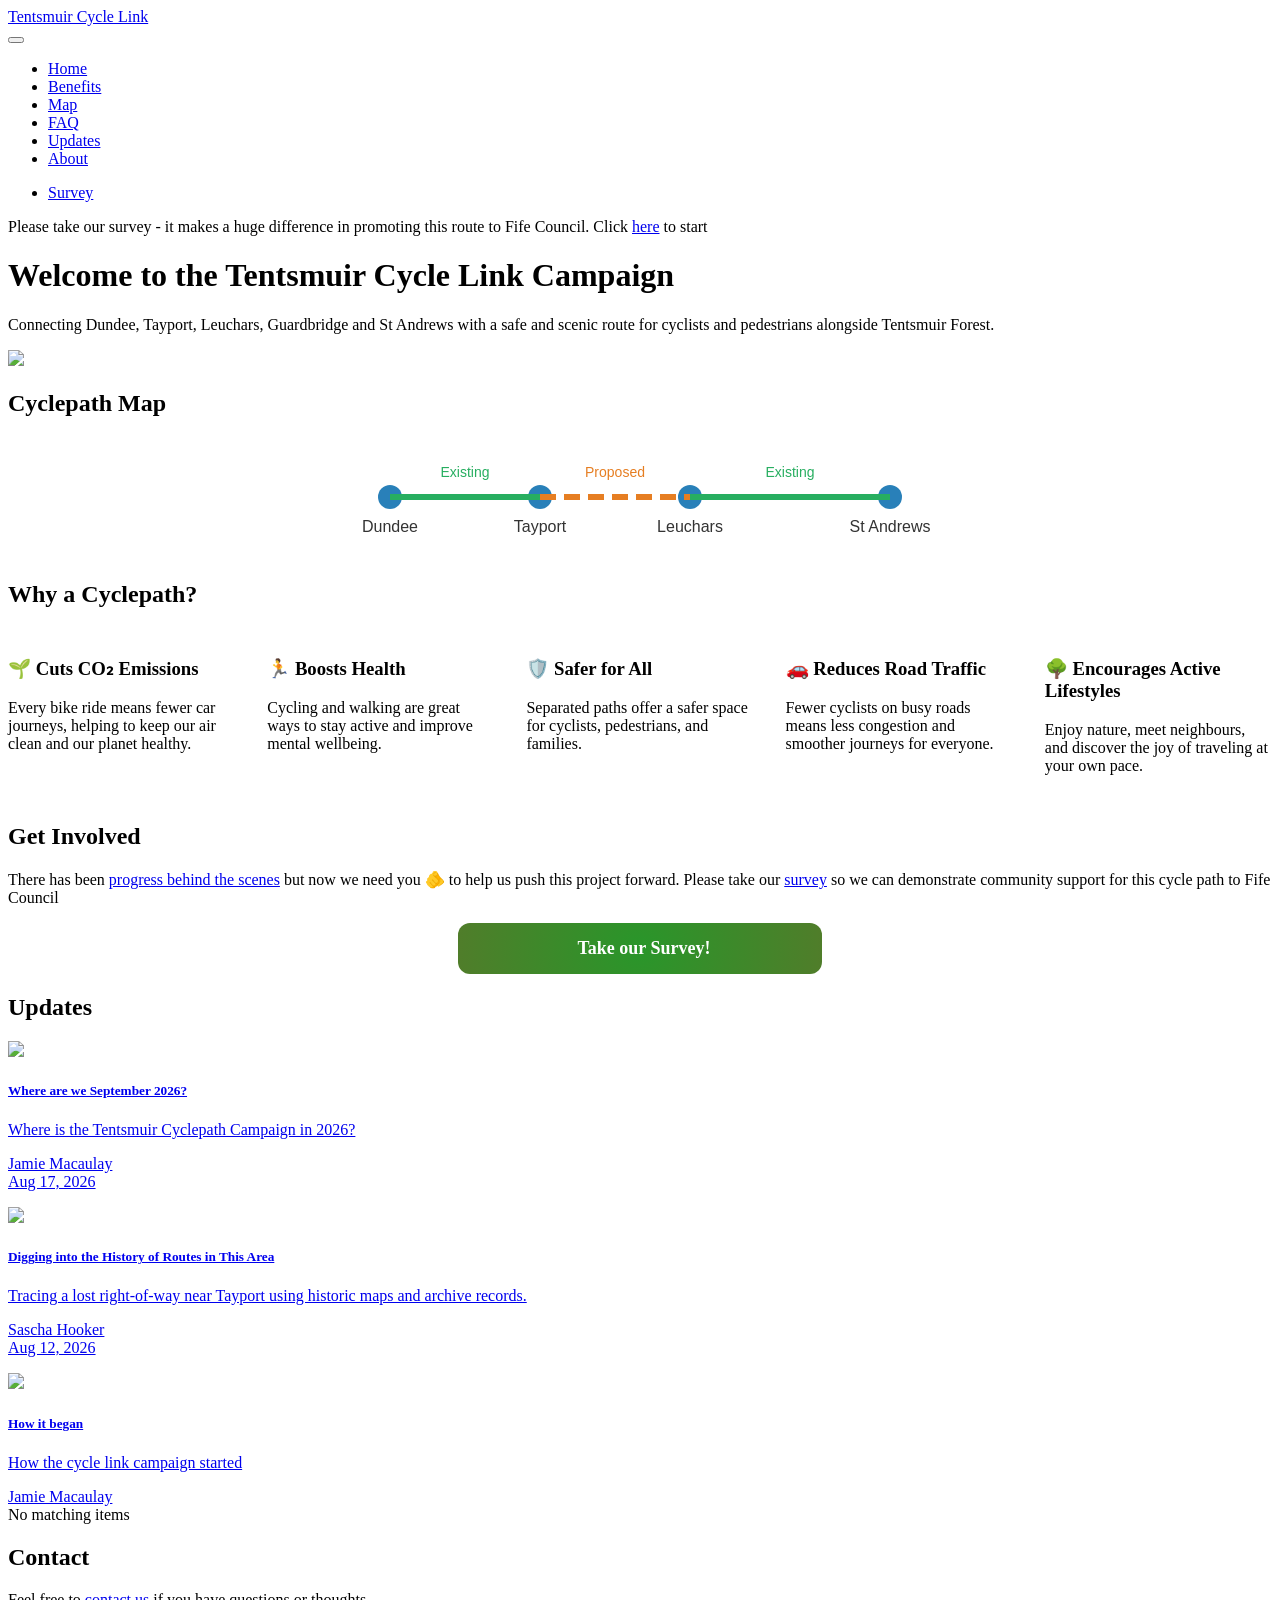
==== commit f59c3e8b: "Built site for gh-pages" ====
--- a/index.html
+++ b/index.html
@@ -2,7 +2,7 @@
 <html xmlns="http://www.w3.org/1999/xhtml" lang="en" xml:lang="en"><head>
 
 <meta charset="utf-8">
-<meta name="generator" content="quarto-1.9.37">
+<meta name="generator" content="quarto-1.10.18">
 
 <meta name="viewport" content="width=device-width, initial-scale=1.0, user-scalable=yes">
 
@@ -12,10 +12,13 @@
 /* Default styles provided by pandoc.
 ** See https://pandoc.org/MANUAL.html#variables-for-html for config info.
 */
-code{white-space: pre-wrap;}
 span.smallcaps{font-variant: small-caps;}
-div.columns{display: flex; gap: min(4vw, 1.5em);}
-div.column{flex: auto; overflow-x: auto;}
+div.columns{display: flex; gap: 1.5em;}
+div.column{flex: auto;}
+@media screen {
+div.columns{gap: min(4vw, 1.5em);}
+div.column{overflow-x: auto;}
+}
 div.hanging-indent{margin-left: 1.5em; text-indent: -1.5em;}
 ul.task-list{list-style: none;}
 ul.task-list li input[type="checkbox"] {
@@ -41,14 +44,14 @@
 <script src="site_libs/quarto-html/tippy.umd.min.js"></script>
 <script src="site_libs/quarto-html/anchor.min.js"></script>
 <link href="site_libs/quarto-html/tippy.css" rel="stylesheet">
-<link href="site_libs/quarto-html/quarto-syntax-highlighting-7f8f88aac4f3542376d5c11b86a4c14d.css" rel="stylesheet" class="quarto-color-scheme" id="quarto-text-highlighting-styles">
-<link href="site_libs/quarto-html/quarto-syntax-highlighting-dark-d0ae9245876894da5ac7e18953ecc5cc.css" rel="stylesheet" class="quarto-color-scheme quarto-color-alternate" id="quarto-text-highlighting-styles">
-<link href="site_libs/quarto-html/quarto-syntax-highlighting-7f8f88aac4f3542376d5c11b86a4c14d.css" rel="stylesheet" class="quarto-color-scheme-extra" id="quarto-text-highlighting-styles">
+<link href="site_libs/quarto-html/quarto-syntax-highlighting-64a204ab8560d761af7679ceaba22944.css" rel="stylesheet" class="quarto-color-scheme" id="quarto-text-highlighting-styles">
+<link href="site_libs/quarto-html/quarto-syntax-highlighting-dark-b85bc7c33db8c58e0ec93c3465666fed.css" rel="stylesheet" class="quarto-color-scheme quarto-color-alternate" id="quarto-text-highlighting-styles">
+<link href="site_libs/quarto-html/quarto-syntax-highlighting-64a204ab8560d761af7679ceaba22944.css" rel="stylesheet" class="quarto-color-scheme-extra" id="quarto-text-highlighting-styles">
 <script src="site_libs/bootstrap/bootstrap.min.js"></script>
 <link href="site_libs/bootstrap/bootstrap-icons.css" rel="stylesheet">
-<link href="site_libs/bootstrap/bootstrap-2d0916ac223c1aabaab811b330905da7.min.css" rel="stylesheet" append-hash="true" class="quarto-color-scheme" id="quarto-bootstrap" data-mode="light">
-<link href="site_libs/bootstrap/bootstrap-dark-711e76903510c1c484561efa17a00420.min.css" rel="stylesheet" append-hash="true" class="quarto-color-scheme quarto-color-alternate" id="quarto-bootstrap" data-mode="dark">
-<link href="site_libs/bootstrap/bootstrap-2d0916ac223c1aabaab811b330905da7.min.css" rel="stylesheet" append-hash="true" class="quarto-color-scheme-extra" id="quarto-bootstrap" data-mode="light">
+<link href="site_libs/bootstrap/bootstrap-b5211b675e615b900f556e9d74c80d55.min.css" rel="stylesheet" append-hash="true" class="quarto-color-scheme" id="quarto-bootstrap" data-mode="light">
+<link href="site_libs/bootstrap/bootstrap-dark-b3d7f4c67a89948229aa3ea226028fd2.min.css" rel="stylesheet" append-hash="true" class="quarto-color-scheme quarto-color-alternate" id="quarto-bootstrap" data-mode="dark">
+<link href="site_libs/bootstrap/bootstrap-b5211b675e615b900f556e9d74c80d55.min.css" rel="stylesheet" append-hash="true" class="quarto-color-scheme-extra" id="quarto-bootstrap" data-mode="light">
 <script id="quarto-search-options" type="application/json">{
   "location": "navbar",
   "copy-button": false,
@@ -86,9 +89,9 @@
     }
 
     const options = {
-      valueNames: ['listing-title','listing-author','listing-image','listing-description',{ data: ['index'] },{ data: ['categories'] },{ data: ['listing-date-sort'] },{ data: ['listing-file-modified-sort'] }],
+      valueNames: ['listing-title','listing-author','listing-date','listing-image','listing-description',{ data: ['index'] },{ data: ['categories'] },{ data: ['listing-date-sort'] },{ data: ['listing-file-modified-sort'] }],
       
-      searchColumns: ["listing-title","listing-author","listing-image","listing-description"],
+      searchColumns: ["listing-title","listing-author","listing-date","listing-image","listing-description"],
     };
 
     window['quarto-listings'] = window['quarto-listings'] || {};
@@ -107,7 +110,7 @@
   </script>
 
   <script src="https://cdnjs.cloudflare.com/polyfill/v3/polyfill.min.js?features=es6"></script>
-  <script defer="" src="https://cdn.jsdelivr.net/npm/mathjax@3/es5/tex-chtml-full.js" type="text/javascript"></script>
+  <script defer="" src="https://cdn.jsdelivr.net/npm/mathjax@4/tex-chtml.js" type="text/javascript"></script>
 
 <script type="text/javascript">
 const typesetMath = (el) => {
@@ -343,6 +346,11 @@
 </i> 
 <span class="menu-text">Updates</span></a>
   </li>  
+  <li class="nav-item">
+    <a class="nav-link" href="./about.html"> <i class="bi bi-people" role="img">
+</i> 
+<span class="menu-text">About</span></a>
+  </li>  
 </ul>
             <ul class="navbar-nav navbar-nav-scroll ms-auto">
   <li class="nav-item">
@@ -357,7 +365,7 @@
 </div>
       </div> <!-- /container-fluid -->
     </nav>
-  <div id="quarto-announcement" data-announcement-id="b9b9e68eaf986507d471f98464c1b0c5" class="alert alert-info hidden"><div class="quarto-announcement-content">
+  <div id="quarto-announcement" data-announcement-id="8b25b6ab7943e68c54d152281fa6296e" class="alert alert-info hidden"><div class="quarto-announcement-content">
 <p>Please take our survey - it makes a huge difference in promoting this route to Fife Council. Click <a href="./survey.html">here</a> to start</p>
 </div><i class="bi bi-x-lg quarto-announcement-action"></i></div>
 </header>
@@ -389,8 +397,8 @@
 </header>
 
 
-<p>Connecting Dundee, Tayport, Leuchars and St Andrews with a safe and scenic route for cyclists and pedestrians alongside Tentsmuir Forest.</p>
-<p><img src="./images/cyclepath_mock_up2.png" class="rounded-img img-fluid"></p>
+<p>Connecting Dundee, Tayport, Leuchars, Guardbridge and St Andrews with a safe and scenic route for cyclists and pedestrians alongside Tentsmuir Forest.</p>
+<p><img src="./images/cyclepath_mock_up3.png" class="rounded-img img-fluid"></p>
 <section id="cyclepath-map" class="level2">
 <h2 class="anchored" data-anchor-id="cyclepath-map">Cyclepath Map</h2>
 <svg width="100%" height="120" viewbox="0 0 600 120" aria-label="Simple map showing Dundee, Tayport, Leuchars, and St Andrews connected by a cyclepath">
@@ -427,7 +435,7 @@
 <div style="display: flex; flex-wrap: wrap; gap: 2rem; justify-content: center; margin: 2rem 0;">
   <div style="flex: 1; min-width: 220px;">
     <h3 class="anchored">🌱 Cuts CO₂ Emissions</h3>
-    <p>Every bike ride means fewer car journeys, helping keep our air clean and our planet healthy.</p>
+    <p>Every bike ride means fewer car journeys, helping to keep our air clean and our planet healthy.</p>
   </div>
   <div style="flex: 1; min-width: 220px;">
     <h3 class="anchored">🏃️ Boosts Health</h3>
@@ -468,22 +476,66 @@
 <h2 class="anchored" data-anchor-id="updates">Updates</h2>
 <div id="listing-newspanels" class="quarto-listing quarto-listing-container-grid">
 <div class="list grid quarto-listing-cols-3">
-<div class="g-col-1" data-index="0" data-listing-file-modified-sort="1777838549160" data-listing-reading-time-sort="1" data-listing-word-count-sort="23">
-<a href="./news/website_launch.html" class="quarto-grid-link">
+<div class="g-col-1" data-index="0" data-categories="Y3ljbGUlMjBwYXRoJTJDMjAyNiUyQ1RheXBvcnQ=" data-listing-date-sort="1786924800000" data-listing-file-modified-sort="1789649031788" data-listing-date-modified-sort="NaN" data-listing-reading-time-sort="4" data-listing-word-count-sort="657">
+<a href="./blog/2026_progress.html" class="quarto-grid-link">
+<div class="quarto-grid-item card h-100 card-left">
+<p class="card-img-top"><img loading='lazy' src="blog/images/railway_path_image.jpg" style="height: 150px;"  class="thumbnail-image card-img"/></p>
+<div class="card-body post-contents">
+<h5 class="no-anchor card-title listing-title">
+Where are we September 2026?
+</h5>
+<div class="card-text listing-description delink">
+<p>Where is the Tentsmuir Cyclepath Campaign in 2026?</p>
+</div>
+<div class="card-attribution card-text-small justify">
+<div class="listing-author">
+Jamie Macaulay
+</div>
+<div class="listing-date">
+Aug 17, 2026
+</div>
+</div>
+</div>
+</div></a>
+</div>
+<div class="g-col-1" data-index="1" data-categories="bG9jYWwlMjBoaXN0b3J5JTJDcmlnaHRzJTIwb2YlMjB3YXklMkNUYXlwb3J0" data-listing-date-sort="1786492800000" data-listing-file-modified-sort="1789649031788" data-listing-date-modified-sort="NaN" data-listing-reading-time-sort="3" data-listing-word-count-sort="488">
+<a href="./blog/history-of-rights-of-way.html" class="quarto-grid-link">
+<div class="quarto-grid-item card h-100 card-left">
+<p class="card-img-top"><img loading='lazy' src="blog/images/image1.jpeg" style="height: 150px;"  class="thumbnail-image card-img"/></p>
+<div class="card-body post-contents">
+<h5 class="no-anchor card-title listing-title">
+Digging into the History of Routes in This Area
+</h5>
+<div class="card-text listing-description delink">
+<p>Tracing a lost right-of-way near Tayport using historic maps and archive records.</p>
+</div>
+<div class="card-attribution card-text-small justify">
+<div class="listing-author">
+Sascha Hooker
+</div>
+<div class="listing-date">
+Aug 12, 2026
+</div>
+</div>
+</div>
+</div></a>
+</div>
+<div class="g-col-1" data-index="2" data-listing-file-modified-sort="1789649031822" data-listing-reading-time-sort="5" data-listing-word-count-sort="895">
+<a href="./blog/the_story_so_far_2025.html" class="quarto-grid-link">
 <div class="quarto-grid-item card h-100 card-left">
 <p class="card-img-top">
-<img loading="lazy" src="./news/cycle_icon_small.png" class="thumbnail-image card-img" style="height: 150px;">
+<img loading="lazy" src="./blog/the_story_so_far_small.png" class="thumbnail-image card-img" style="height: 150px;">
 </p>
 <div class="card-body post-contents">
 <h5 class="no-anchor card-title listing-title">
-Website Launched
+How it began
 </h5>
 <div class="card-text listing-description delink">
-<p>The Tentsmuir Cycle Link website has launched and out consultation is open!</p>
+<p>How the cycle link campaign started</p>
 </div>
 <div class="card-attribution card-text-small start">
 <div class="listing-author">
-
+Jamie Macaulay
 </div>
 </div>
 </div>
@@ -495,7 +547,7 @@
 </section>
 <section id="contact" class="level2">
 <h2 class="anchored" data-anchor-id="contact">Contact</h2>
-<p>Feel free to <a href="mailto:info@tayportcyclepath.org">contact us</a> if you have questions or thoughts.</p>
+<p>Feel free to <a href="mailto:tentsmuircyclelink@protonmail.com">contact us</a> if you have questions or thoughts.</p>
 
 
 
@@ -588,7 +640,7 @@
     }
       var localhostRegex = new RegExp(/^(?:http|https):\/\/localhost\:?[0-9]*\//);
       var mailtoRegex = new RegExp(/^mailto:/);
-        var filterRegex = new RegExp('/' + window.location.host + '/');
+        var filterRegex = new RegExp("https:\/\/www\.tentsmuircyclelink\.org\.uk");
       var isInternal = (href) => {
           return filterRegex.test(href) || localhostRegex.test(href) || mailtoRegex.test(href);
       }
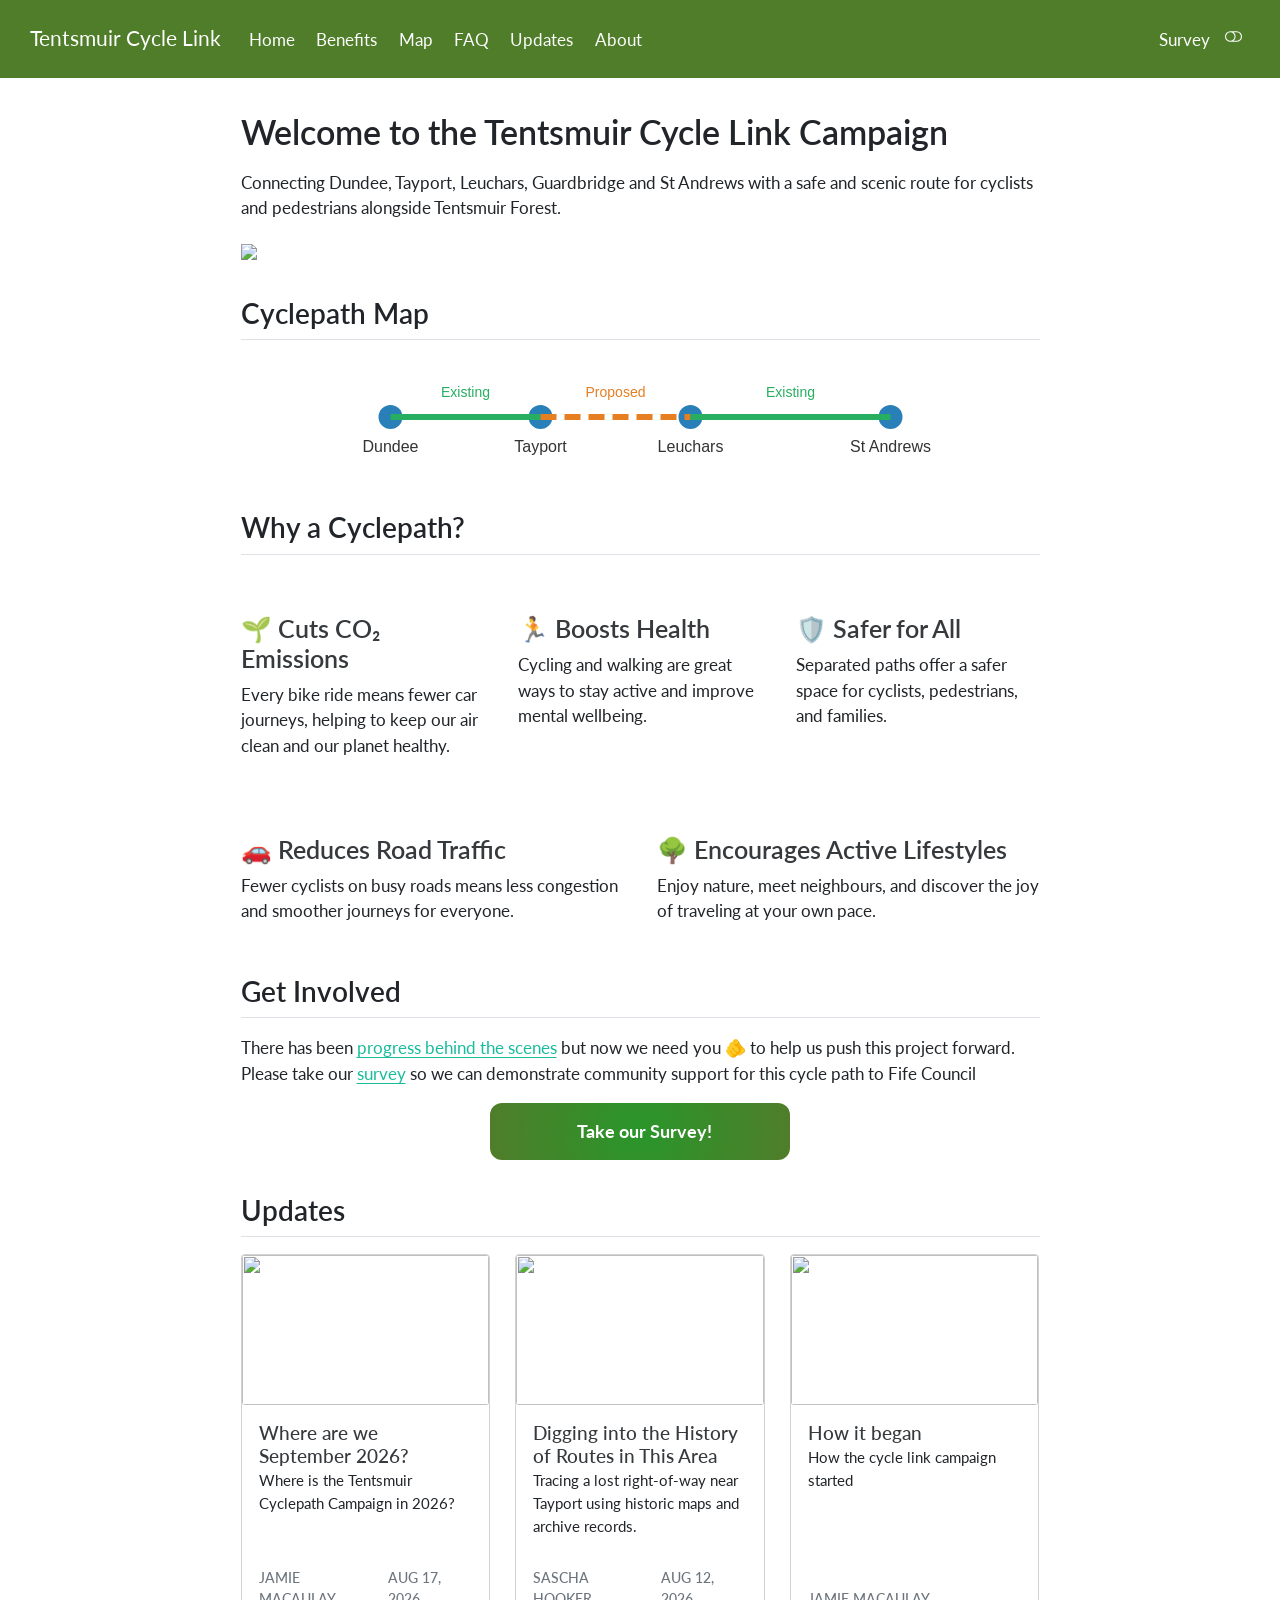
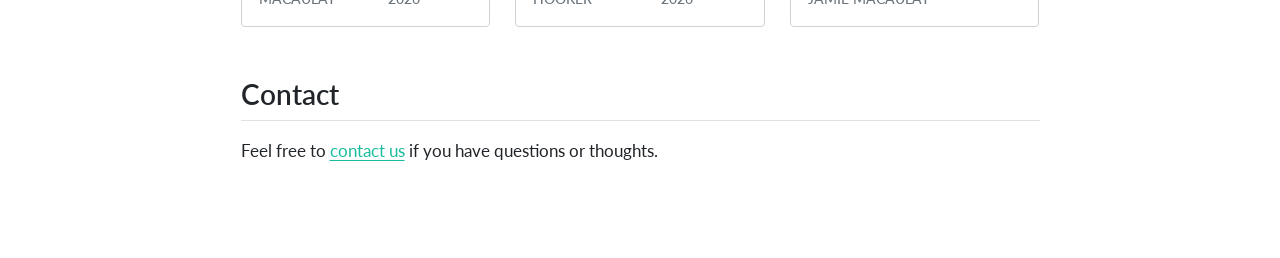
==== commit c84e9073: "Built site for gh-pages" ====
--- a/index.html
+++ b/index.html
@@ -49,9 +49,9 @@
 <link href="site_libs/quarto-html/quarto-syntax-highlighting-64a204ab8560d761af7679ceaba22944.css" rel="stylesheet" class="quarto-color-scheme-extra" id="quarto-text-highlighting-styles">
 <script src="site_libs/bootstrap/bootstrap.min.js"></script>
 <link href="site_libs/bootstrap/bootstrap-icons.css" rel="stylesheet">
-<link href="site_libs/bootstrap/bootstrap-b5211b675e615b900f556e9d74c80d55.min.css" rel="stylesheet" append-hash="true" class="quarto-color-scheme" id="quarto-bootstrap" data-mode="light">
-<link href="site_libs/bootstrap/bootstrap-dark-b3d7f4c67a89948229aa3ea226028fd2.min.css" rel="stylesheet" append-hash="true" class="quarto-color-scheme quarto-color-alternate" id="quarto-bootstrap" data-mode="dark">
-<link href="site_libs/bootstrap/bootstrap-b5211b675e615b900f556e9d74c80d55.min.css" rel="stylesheet" append-hash="true" class="quarto-color-scheme-extra" id="quarto-bootstrap" data-mode="light">
+<link href="site_libs/bootstrap/bootstrap-0298b3bc84831cfbc50b105dd94a4161.min.css" rel="stylesheet" append-hash="true" class="quarto-color-scheme" id="quarto-bootstrap" data-mode="light">
+<link href="site_libs/bootstrap/bootstrap-dark-4c8377cf4e3cbbf2a50c93ced8299bf6.min.css" rel="stylesheet" append-hash="true" class="quarto-color-scheme quarto-color-alternate" id="quarto-bootstrap" data-mode="dark">
+<link href="site_libs/bootstrap/bootstrap-0298b3bc84831cfbc50b105dd94a4161.min.css" rel="stylesheet" append-hash="true" class="quarto-color-scheme-extra" id="quarto-bootstrap" data-mode="light">
 <script id="quarto-search-options" type="application/json">{
   "location": "navbar",
   "copy-button": false,
@@ -476,7 +476,7 @@
 <h2 class="anchored" data-anchor-id="updates">Updates</h2>
 <div id="listing-newspanels" class="quarto-listing quarto-listing-container-grid">
 <div class="list grid quarto-listing-cols-3">
-<div class="g-col-1" data-index="0" data-categories="Y3ljbGUlMjBwYXRoJTJDMjAyNiUyQ1RheXBvcnQ=" data-listing-date-sort="1786924800000" data-listing-file-modified-sort="1789649031788" data-listing-date-modified-sort="NaN" data-listing-reading-time-sort="4" data-listing-word-count-sort="657">
+<div class="g-col-1" data-index="0" data-categories="Y3ljbGUlMjBwYXRoJTJDMjAyNiUyQ1RheXBvcnQ=" data-listing-date-sort="1786924800000" data-listing-file-modified-sort="1790455282755" data-listing-date-modified-sort="NaN" data-listing-reading-time-sort="4" data-listing-word-count-sort="655">
 <a href="./blog/2026_progress.html" class="quarto-grid-link">
 <div class="quarto-grid-item card h-100 card-left">
 <p class="card-img-top"><img loading='lazy' src="blog/images/railway_path_image.jpg" style="height: 150px;"  class="thumbnail-image card-img"/></p>
@@ -498,7 +498,7 @@
 </div>
 </div></a>
 </div>
-<div class="g-col-1" data-index="1" data-categories="bG9jYWwlMjBoaXN0b3J5JTJDcmlnaHRzJTIwb2YlMjB3YXklMkNUYXlwb3J0" data-listing-date-sort="1786492800000" data-listing-file-modified-sort="1789649031788" data-listing-date-modified-sort="NaN" data-listing-reading-time-sort="3" data-listing-word-count-sort="488">
+<div class="g-col-1" data-index="1" data-categories="bG9jYWwlMjBoaXN0b3J5JTJDcmlnaHRzJTIwb2YlMjB3YXklMkNUYXlwb3J0" data-listing-date-sort="1786492800000" data-listing-file-modified-sort="1790455282755" data-listing-date-modified-sort="NaN" data-listing-reading-time-sort="3" data-listing-word-count-sort="488">
 <a href="./blog/history-of-rights-of-way.html" class="quarto-grid-link">
 <div class="quarto-grid-item card h-100 card-left">
 <p class="card-img-top"><img loading='lazy' src="blog/images/image1.jpeg" style="height: 150px;"  class="thumbnail-image card-img"/></p>
@@ -520,7 +520,7 @@
 </div>
 </div></a>
 </div>
-<div class="g-col-1" data-index="2" data-listing-file-modified-sort="1789649031822" data-listing-reading-time-sort="5" data-listing-word-count-sort="895">
+<div class="g-col-1" data-index="2" data-listing-file-modified-sort="1790455282781" data-listing-reading-time-sort="5" data-listing-word-count-sort="895">
 <a href="./blog/the_story_so_far_2025.html" class="quarto-grid-link">
 <div class="quarto-grid-item card h-100 card-left">
 <p class="card-img-top">
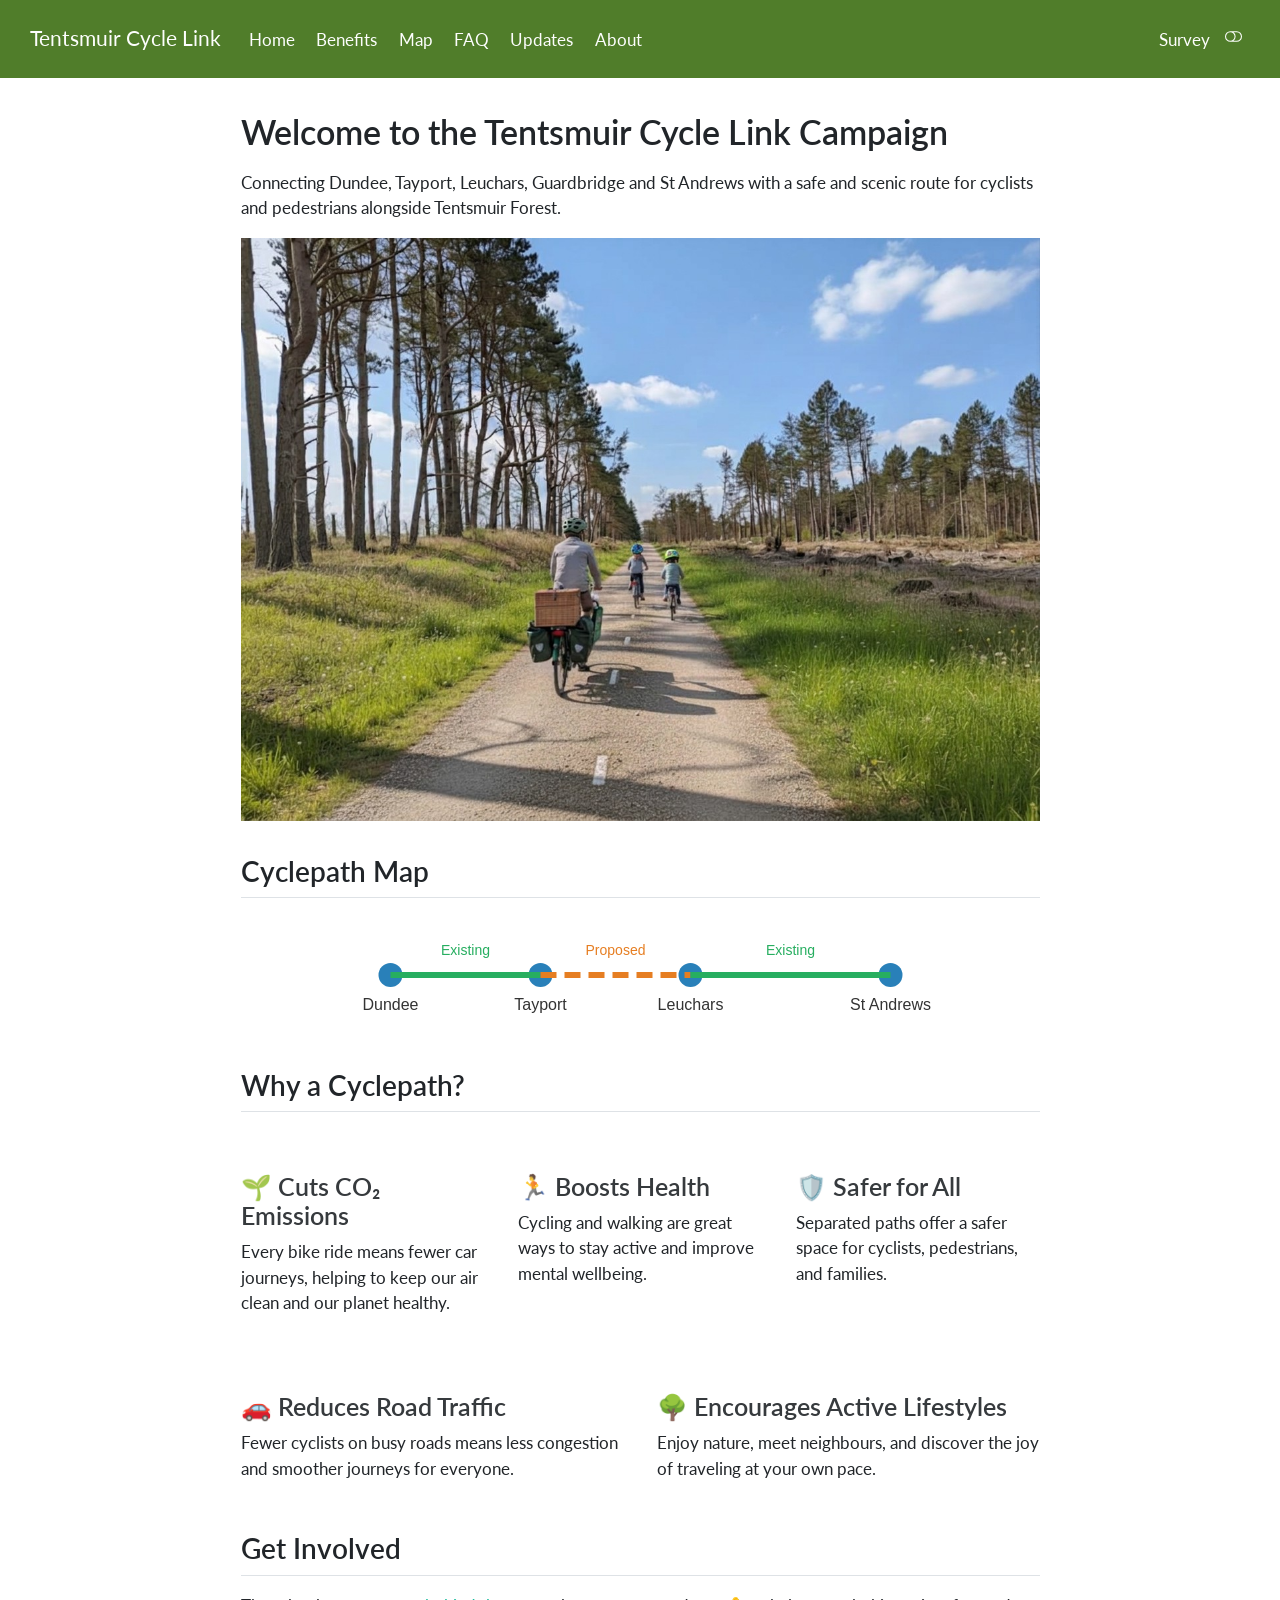
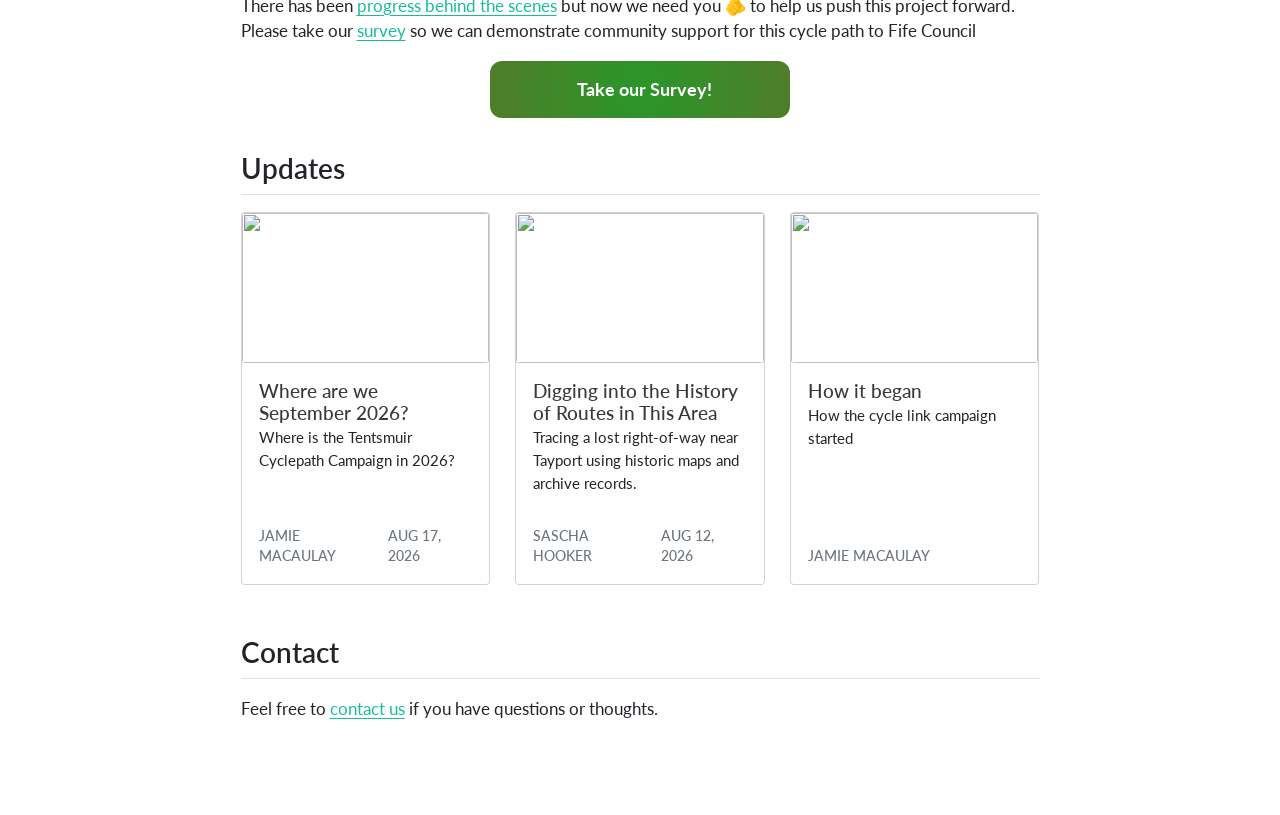
==== commit 0b720966: "Built site for gh-pages" ====
--- a/index.html
+++ b/index.html
@@ -2,7 +2,7 @@
 <html xmlns="http://www.w3.org/1999/xhtml" lang="en" xml:lang="en"><head>
 
 <meta charset="utf-8">
-<meta name="generator" content="quarto-1.10.18">
+<meta name="generator" content="quarto-1.11.9">
 
 <meta name="viewport" content="width=device-width, initial-scale=1.0, user-scalable=yes">
 
@@ -40,18 +40,19 @@
 <script src="site_libs/quarto-listing/quarto-listing.js"></script>
 <script src="site_libs/quarto-html/quarto.js" type="module"></script>
 <script src="site_libs/quarto-html/tabsets/tabsets.js" type="module"></script>
+<script src="site_libs/quarto-html/scrollable-regions/scrollable-regions.js" type="module"></script>
 <script src="site_libs/quarto-html/popper.min.js"></script>
 <script src="site_libs/quarto-html/tippy.umd.min.js"></script>
 <script src="site_libs/quarto-html/anchor.min.js"></script>
 <link href="site_libs/quarto-html/tippy.css" rel="stylesheet">
-<link href="site_libs/quarto-html/quarto-syntax-highlighting-64a204ab8560d761af7679ceaba22944.css" rel="stylesheet" class="quarto-color-scheme" id="quarto-text-highlighting-styles">
-<link href="site_libs/quarto-html/quarto-syntax-highlighting-dark-b85bc7c33db8c58e0ec93c3465666fed.css" rel="stylesheet" class="quarto-color-scheme quarto-color-alternate" id="quarto-text-highlighting-styles">
-<link href="site_libs/quarto-html/quarto-syntax-highlighting-64a204ab8560d761af7679ceaba22944.css" rel="stylesheet" class="quarto-color-scheme-extra" id="quarto-text-highlighting-styles">
+<link href="site_libs/quarto-html/quarto-syntax-highlighting-63b5708e65d6cd79cd7618c58d0c21e7.css" rel="stylesheet" class="quarto-color-scheme" id="quarto-text-highlighting-styles">
+<link href="site_libs/quarto-html/quarto-syntax-highlighting-dark-447e42e69aaa9833c0ba1b986f430b20.css" rel="stylesheet" class="quarto-color-scheme quarto-color-alternate" id="quarto-text-highlighting-styles">
+<link href="site_libs/quarto-html/quarto-syntax-highlighting-63b5708e65d6cd79cd7618c58d0c21e7.css" rel="stylesheet" class="quarto-color-scheme-extra" id="quarto-text-highlighting-styles">
 <script src="site_libs/bootstrap/bootstrap.min.js"></script>
 <link href="site_libs/bootstrap/bootstrap-icons.css" rel="stylesheet">
-<link href="site_libs/bootstrap/bootstrap-0298b3bc84831cfbc50b105dd94a4161.min.css" rel="stylesheet" append-hash="true" class="quarto-color-scheme" id="quarto-bootstrap" data-mode="light">
-<link href="site_libs/bootstrap/bootstrap-dark-4c8377cf4e3cbbf2a50c93ced8299bf6.min.css" rel="stylesheet" append-hash="true" class="quarto-color-scheme quarto-color-alternate" id="quarto-bootstrap" data-mode="dark">
-<link href="site_libs/bootstrap/bootstrap-0298b3bc84831cfbc50b105dd94a4161.min.css" rel="stylesheet" append-hash="true" class="quarto-color-scheme-extra" id="quarto-bootstrap" data-mode="light">
+<link href="site_libs/bootstrap/bootstrap-34c774471a5f25916b922cb0fea6e335.min.css" rel="stylesheet" append-hash="true" class="quarto-color-scheme" id="quarto-bootstrap" data-mode="light">
+<link href="site_libs/bootstrap/bootstrap-dark-23d595c022946d989ff4332331524609.min.css" rel="stylesheet" append-hash="true" class="quarto-color-scheme quarto-color-alternate" id="quarto-bootstrap" data-mode="dark">
+<link href="site_libs/bootstrap/bootstrap-34c774471a5f25916b922cb0fea6e335.min.css" rel="stylesheet" append-hash="true" class="quarto-color-scheme-extra" id="quarto-bootstrap" data-mode="light">
 <script id="quarto-search-options" type="application/json">{
   "location": "navbar",
   "copy-button": false,
@@ -101,12 +102,6 @@
       window['quarto-listing-loaded']();
     }
   });
-
-  window.addEventListener('hashchange',() => {
-    if (window['quarto-listing-loaded']) {
-      window['quarto-listing-loaded']();
-    }
-  })
   </script>
 
   <script src="https://cdnjs.cloudflare.com/polyfill/v3/polyfill.min.js?features=es6"></script>
@@ -142,7 +137,7 @@
 <link rel="stylesheet" href="styles.css">
 </head>
 
-<body class="nav-fixed fullcontent quarto-light"><script id="quarto-html-before-body" type="application/javascript">
+<body class="nav-fixed fullcontent quarto-light"><a id="quarto-skip-link" class="visually-hidden-focusable" href="#quarto-document-content">Skip to main content</a><script id="quarto-html-before-body" type="application/javascript">
     const toggleBodyColorMode = (bsSheetEl) => {
       const mode = bsSheetEl.getAttribute("data-mode");
       const bodyEl = window.document.querySelector("body");
@@ -165,6 +160,7 @@
       for (let i=0; i < toggles.length; i++) {
         const toggle = toggles[i];
         if (toggle) {
+          toggle.setAttribute("aria-checked", alternate ? "true" : "false");
           if (alternate) {
             toggle.classList.add("alternate");
           } else {
@@ -194,13 +190,19 @@
       manageTransitions('#quarto-margin-sidebar .nav-link', true);
       // Switch the toggles
       setColorSchemeToggle(alternate)
-      // Hack to workaround the fact that safari doesn't
-      // properly recolor the scrollbar when toggling (#1455)
+    }
+    // Hack to workaround the fact that safari doesn't
+    // properly recolor the scrollbar when toggling (#1455).
+    // Not run on load: stylesheets are set before first paint there, and
+    // scrolling would undo the scroll to a URL fragment (#14973).
+    // The one pixel nudge keeps the reader where they were.
+    const refreshSafariScrollbar = () => {
       if (navigator.userAgent.indexOf('Safari') > 0 && navigator.userAgent.indexOf('Chrome') == -1) {
         manageTransitions("body", false);
-        window.scrollTo(0, 1);
+        const scrollY = window.scrollY;
+        window.scrollTo(0, scrollY > 0 ? scrollY - 1 : 1);
         setTimeout(() => {
-          window.scrollTo(0, 0);
+          window.scrollTo(0, scrollY);
           manageTransitions("body", true);
         }, 40);
       }
@@ -294,6 +296,7 @@
       // Read the current dark / light value
       let toAlternate = !hasAlternateSentinel();
       toggleColorMode(toAlternate);
+      refreshSafariScrollbar();
       setStyleSentinel(toAlternate);
       toggleGiscusIfUsed(toAlternate, darkModeDefault);
       window.dispatchEvent(new Event('resize'));
@@ -308,15 +311,14 @@
 
 <div id="quarto-search-results"></div>
   <header id="quarto-header" class="headroom fixed-top">
-    <nav class="navbar navbar-expand-lg " data-bs-theme="dark">
+    <nav class="navbar navbar-expand-lg " data-bs-theme="dark" aria-label="Site">
       <div class="navbar-container container-fluid">
       <div class="navbar-brand-container mx-auto">
     <a class="navbar-brand" href="./index.html">
     <span class="navbar-title">Tentsmuir Cycle Link</span>
     </a>
   </div>
-            <div id="quarto-search" class="" title="Search"></div>
-          <button class="navbar-toggler" type="button" data-bs-toggle="collapse" data-bs-target="#navbarCollapse" aria-controls="navbarCollapse" role="menu" aria-expanded="false" aria-label="Toggle navigation" onclick="if (window.quartoToggleHeadroom) { window.quartoToggleHeadroom(); }">
+          <button class="navbar-toggler" type="button" data-bs-toggle="collapse" data-bs-target="#navbarCollapse" aria-controls="navbarCollapse" aria-expanded="false" aria-label="Toggle navigation" onclick="if (window.quartoToggleHeadroom) { window.quartoToggleHeadroom(); }">
   <span class="navbar-toggler-icon"></span>
 </button>
           <div class="collapse navbar-collapse" id="navbarCollapse">
@@ -361,8 +363,9 @@
 </ul>
           </div> <!-- /navcollapse -->
             <div class="quarto-navbar-tools">
-  <a href="" class="quarto-color-scheme-toggle quarto-navigation-tool  px-1" onclick="window.quartoToggleColorScheme(); return false;" title="Toggle dark mode"><i class="bi"></i></a>
-</div>
+  <button type="button" role="switch" aria-checked="false" class="quarto-color-scheme-toggle quarto-navigation-tool  px-1" onclick="window.quartoToggleColorScheme(); return false;" title="Toggle dark mode" aria-label="Toggle dark mode"><i class="bi"></i></button>
+</div>
+            <div id="quarto-search" class="" title="Search"></div>
       </div> <!-- /container-fluid -->
     </nav>
   <div id="quarto-announcement" data-announcement-id="8b25b6ab7943e68c54d152281fa6296e" class="alert alert-info hidden"><div class="quarto-announcement-content">
@@ -375,7 +378,7 @@
 <!-- margin-sidebar -->
     
 <!-- main -->
-<main class="content" id="quarto-document-content">
+<main class="content" id="quarto-document-content" tabindex="-1">
 
 
 <header id="title-block-header" class="quarto-title-block default">
@@ -398,7 +401,7 @@
 
 
 <p>Connecting Dundee, Tayport, Leuchars, Guardbridge and St Andrews with a safe and scenic route for cyclists and pedestrians alongside Tentsmuir Forest.</p>
-<p><img src="./images/cyclepath_mock_up3.png" class="rounded-img img-fluid"></p>
+<p><img src="./images/cyclepath_headline.jpg" class="rounded-img img-fluid"></p>
 <section id="cyclepath-map" class="level2">
 <h2 class="anchored" data-anchor-id="cyclepath-map">Cyclepath Map</h2>
 <svg width="100%" height="120" viewbox="0 0 600 120" aria-label="Simple map showing Dundee, Tayport, Leuchars, and St Andrews connected by a cyclepath">
@@ -476,15 +479,15 @@
 <h2 class="anchored" data-anchor-id="updates">Updates</h2>
 <div id="listing-newspanels" class="quarto-listing quarto-listing-container-grid">
 <div class="list grid quarto-listing-cols-3">
-<div class="g-col-1" data-index="0" data-categories="Y3ljbGUlMjBwYXRoJTJDMjAyNiUyQ1RheXBvcnQ=" data-listing-date-sort="1786924800000" data-listing-file-modified-sort="1790455282755" data-listing-date-modified-sort="NaN" data-listing-reading-time-sort="4" data-listing-word-count-sort="655">
-<a href="./blog/2026_progress.html" class="quarto-grid-link">
+<div class="g-col-1" data-index="0" data-categories="Y3ljbGUlMjBwYXRoJTJDMjAyNiUyQ1RheXBvcnQ=" data-listing-date-sort="1786924800000" data-listing-file-modified-sort="1794235620828" data-listing-date-modified-sort="NaN" data-listing-reading-time-sort="4" data-listing-word-count-sort="655">
+<a href="./blog/2026_progress.html" class="quarto-grid-link no-external-icon">
 <div class="quarto-grid-item card h-100 card-left">
 <p class="card-img-top"><img loading='lazy' src="blog/images/railway_path_image.jpg" style="height: 150px;"  class="thumbnail-image card-img"/></p>
 <div class="card-body post-contents">
 <h5 class="no-anchor card-title listing-title">
 Where are we September 2026?
 </h5>
-<div class="card-text listing-description delink">
+<div class="card-text listing-description">
 <p>Where is the Tentsmuir Cyclepath Campaign in 2026?</p>
 </div>
 <div class="card-attribution card-text-small justify">
@@ -498,15 +501,15 @@
 </div>
 </div></a>
 </div>
-<div class="g-col-1" data-index="1" data-categories="bG9jYWwlMjBoaXN0b3J5JTJDcmlnaHRzJTIwb2YlMjB3YXklMkNUYXlwb3J0" data-listing-date-sort="1786492800000" data-listing-file-modified-sort="1790455282755" data-listing-date-modified-sort="NaN" data-listing-reading-time-sort="3" data-listing-word-count-sort="488">
-<a href="./blog/history-of-rights-of-way.html" class="quarto-grid-link">
+<div class="g-col-1" data-index="1" data-categories="bG9jYWwlMjBoaXN0b3J5JTJDcmlnaHRzJTIwb2YlMjB3YXklMkNUYXlwb3J0" data-listing-date-sort="1786492800000" data-listing-file-modified-sort="1794235620828" data-listing-date-modified-sort="NaN" data-listing-reading-time-sort="3" data-listing-word-count-sort="488">
+<a href="./blog/history-of-rights-of-way.html" class="quarto-grid-link no-external-icon">
 <div class="quarto-grid-item card h-100 card-left">
 <p class="card-img-top"><img loading='lazy' src="blog/images/image1.jpeg" style="height: 150px;"  class="thumbnail-image card-img"/></p>
 <div class="card-body post-contents">
 <h5 class="no-anchor card-title listing-title">
 Digging into the History of Routes in This Area
 </h5>
-<div class="card-text listing-description delink">
+<div class="card-text listing-description">
 <p>Tracing a lost right-of-way near Tayport using historic maps and archive records.</p>
 </div>
 <div class="card-attribution card-text-small justify">
@@ -520,8 +523,8 @@
 </div>
 </div></a>
 </div>
-<div class="g-col-1" data-index="2" data-listing-file-modified-sort="1790455282781" data-listing-reading-time-sort="5" data-listing-word-count-sort="895">
-<a href="./blog/the_story_so_far_2025.html" class="quarto-grid-link">
+<div class="g-col-1" data-index="2" data-listing-file-modified-sort="1794235620862" data-listing-reading-time-sort="5" data-listing-word-count-sort="895">
+<a href="./blog/the_story_so_far_2025.html" class="quarto-grid-link no-external-icon">
 <div class="quarto-grid-item card h-100 card-left">
 <p class="card-img-top">
 <img loading="lazy" src="./blog/the_story_so_far_small.png" class="thumbnail-image card-img" style="height: 150px;">
@@ -530,7 +533,7 @@
 <h5 class="no-anchor card-title listing-title">
 How it began
 </h5>
-<div class="card-text listing-description delink">
+<div class="card-text listing-description">
 <p>How the cycle link campaign started</p>
 </div>
 <div class="card-attribution card-text-small start">
@@ -547,7 +550,7 @@
 </section>
 <section id="contact" class="level2">
 <h2 class="anchored" data-anchor-id="contact">Contact</h2>
-<p>Feel free to <a href="mailto:tentsmuircyclelink@protonmail.com">contact us</a> if you have questions or thoughts.</p>
+<p>Feel free to <a href="mailto:tentsmuircyclelink@proton.me">contact us</a> if you have questions or thoughts.</p>
 
 
 
@@ -558,15 +561,50 @@
   window.document.addEventListener("DOMContentLoaded", function (event) {
     // Ensure there is a toggle, if there isn't float one in the top right
     if (window.document.querySelector('.quarto-color-scheme-toggle') === null) {
-      const a = window.document.createElement('a');
-      a.classList.add('top-right');
-      a.classList.add('quarto-color-scheme-toggle');
-      a.href = "";
-      a.onclick = function() { try { window.quartoToggleColorScheme(); } catch {} return false; };
+      const toggle = window.document.createElement('button');
+      toggle.type = "button";
+      toggle.setAttribute("role", "switch");
+      toggle.setAttribute("aria-checked", "false");
+      toggle.classList.add('top-right');
+      toggle.classList.add('quarto-color-scheme-toggle');
+      toggle.setAttribute("aria-label", "Toggle dark mode");
+      toggle.onclick = function() { try { window.quartoToggleColorScheme(); } catch {} return false; };
       const i = window.document.createElement("i");
       i.classList.add('bi');
-      a.appendChild(i);
-      window.document.body.appendChild(a);
+      toggle.appendChild(i);
+      // Put the toggle in a landmark of its own, so that landmark navigation
+      // can reach it.
+      //
+      // The container is always a fresh direct child of body, and the toggle is
+      // never moved into page furniture that the theme or the author controls.
+      // The toggle is positioned against the page, so any ancestor that
+      // establishes a containing block captures it: a positioned element or a
+      // grid for position: absolute, and transform, filter, will-change or
+      // contain for position: fixed. A direct child of body has none of these
+      // to inherit, and the shift when one appears is silent and visual.
+      //
+      // ARIA says a document should have at most one banner, and axe reports a
+      // duplicate whether or not the banners carry distinct labels. So use a
+      // header when the page has no banner yet, and a named region otherwise.
+      //
+      // A header is a banner wherever it sits, unless it is inside sectioning
+      // content, so this cannot just look at the children of body: a custom
+      // page layout wraps the title block header in a plain div. An explicit
+      // role="banner" always counts.
+      const sectioning = 'article, aside, main, nav, section, [role="article"], [role="complementary"], [role="main"], [role="navigation"], [role="region"]';
+      const hasBanner = Array.from(
+        window.document.querySelectorAll('header:not([role]), [role="banner"]')
+      ).some(function(el) {
+        return el.hasAttribute("role") || el.closest(sectioning) === null;
+      });
+      const container = window.document.createElement(hasBanner ? "div" : "header");
+      if (hasBanner) {
+        container.setAttribute("role", "region");
+        container.setAttribute("aria-label", "Toggle dark mode");
+      }
+      container.classList.add('quarto-color-scheme-toggle-container');
+      container.appendChild(toggle);
+      window.document.body.appendChild(container);
     }
     setColorSchemeToggle(hasAlternateSentinel())
     const icon = "";
@@ -645,7 +683,8 @@
           return filterRegex.test(href) || localhostRegex.test(href) || mailtoRegex.test(href);
       }
       // Inspect non-navigation links and adorn them if external
-     var links = window.document.querySelectorAll('a[href]:not(.nav-link):not(.navbar-brand):not(.toc-action):not(.sidebar-link):not(.sidebar-item-toggle):not(.pagination-link):not(.no-external):not([aria-hidden]):not(.dropdown-item):not(.quarto-navigation-tool):not(.about-link)');
+      window.quartoDecorateExternalLinks = function (root) {
+     var links = (root || window.document).querySelectorAll('a[href]:not(.nav-link):not(.navbar-brand):not(.toc-action):not(.sidebar-link):not(.sidebar-item-toggle):not(.pagination-link):not(.no-external):not([aria-hidden]):not(.dropdown-item):not(.quarto-navigation-tool):not(.about-link)');
       for (var i=0; i<links.length; i++) {
         const link = links[i];
         if (!isInternal(link.href)) {
@@ -654,8 +693,69 @@
           if (link.dataset.originalHref !== undefined) {
             link.href = link.dataset.originalHref;
           }
-        }
-      }
+          if (!link.classList.contains('no-external-icon')) {
+          }
+        }
+      }
+      };
+      window.quartoDecorateExternalLinks(window.document);
+    // Esc closes the popup (WCAG 1.4.13) and focus leaving both trigger and
+    // popup closes it (WCAG 2.4.11); tippy handles neither for interactive popups.
+    const hideOnEscAndFocusOut = {
+      name: 'hideOnEscAndFocusOut',
+      defaultValue: true,
+      fn(instance) {
+        const dismiss = () => {
+          // A show scheduled by the trigger delay would otherwise reopen it
+          instance.clearDelayTimeouts();
+          instance.hide();
+        };
+        const onKeyDown = (event) => {
+          if (event.key !== 'Escape') {
+            return;
+          }
+          // Keep Esc from also reaching page handlers (e.g. reveal.js overview),
+          // except an open reveal.js slide menu, which Esc should close too.
+          // The menu handles keys only when its keyboard option is on.
+          const menuHandlesEsc = window.Reveal?.getPlugin?.('menu')?.isOpen() &&
+            window.Reveal.getConfig().menu?.keyboard !== false;
+          if (!menuHandlesEsc) {
+            event.stopPropagation();
+          }
+          if (instance.popper.contains(window.document.activeElement)) {
+            // Disabled while refocusing so the focus trigger does not reopen it
+            instance.disable();
+            instance.reference.focus();
+            instance.enable();
+          }
+          dismiss();
+        };
+        const onFocusOut = (event) => {
+          const target = event.relatedTarget;
+          if (target && !instance.reference.contains(target) &&
+              !instance.popper.contains(target)) {
+            dismiss();
+          }
+        };
+        // On the trigger too: a click trigger (code-annotations: select) has no
+        // blur handling. Attached for the instance's lifetime so leaving the
+        // trigger also cancels a show still pending on the trigger delay.
+        instance.reference.addEventListener('focusout', onFocusOut);
+        return {
+          onShow() {
+            window.document.addEventListener('keydown', onKeyDown, true);
+            instance.popper.addEventListener('focusout', onFocusOut);
+          },
+          onHide() {
+            window.document.removeEventListener('keydown', onKeyDown, true);
+            instance.popper.removeEventListener('focusout', onFocusOut);
+          },
+          onDestroy() {
+            instance.reference.removeEventListener('focusout', onFocusOut);
+          },
+        };
+      },
+    };
     function tippyHover(el, contentFn, onTriggerFn, onUntriggerFn) {
       const config = {
         allowHTML: true,
@@ -669,6 +769,7 @@
         interactiveBorder: 10,
         theme: 'quarto',
         placement: 'bottom-start',
+        plugins: [hideOnEscAndFocusOut],
       };
       if (contentFn) {
         config.content = contentFn;
@@ -831,44 +932,54 @@
           const lineIds = lines.map((line) => {
             return targetCell + "-" + line;
           })
-          let top = null;
-          let height = null;
-          let parent = null;
+          // Each band is positioned against its own containing block, which is
+          // not the offsetParent of the lines, so place it from client rects.
+          const placeBand = (band, firstEl, lastEl, codeBlock) => {
+            const container = band.offsetParent;
+            if (container === null) {
+              return;
+            }
+            const containerRect = container.getBoundingClientRect();
+            // Reveal.js scales slides with a transform, so convert client
+            // pixels back to the CSS pixels of the container.
+            const scale = containerRect.height / container.offsetHeight || 1;
+            const firstRect = firstEl.getBoundingClientRect();
+            const lastRect = lastEl.getBoundingClientRect();
+            const top = (firstRect.top - containerRect.top) / scale - container.clientTop + container.scrollTop;
+            const height = (lastRect.bottom - firstRect.top) / scale;
+            band.style.top = top - 2 + "px";
+            band.style.height = height + 4 + "px";
+            if (codeBlock) {
+              // Without the copy button wrapper, the containing block is wider
+              // than the code block, so span the code block explicitly.
+              const blockRect = codeBlock.getBoundingClientRect();
+              band.style.left = (blockRect.left - containerRect.left) / scale - container.clientLeft + container.scrollLeft + "px";
+              band.style.width = blockRect.width / scale + "px";
+            }
+          };
           if (lineIds.length > 0) {
-              //compute the position of the single el (top and bottom and make a div)
-              const el = window.document.getElementById(lineIds[0]);
-              top = el.offsetTop;
-              height = el.offsetHeight;
-              parent = el.parentElement.parentElement;
-            if (lineIds.length > 1) {
-              const lastEl = window.document.getElementById(lineIds[lineIds.length - 1]);
-              const bottom = lastEl.offsetTop + lastEl.offsetHeight;
-              height = bottom - top;
+            const el = window.document.getElementById(lineIds[0]);
+            const lastEl = window.document.getElementById(lineIds[lineIds.length - 1]);
+            const parent = el.parentElement.parentElement;
+            // cook up a div (if necessary) and position it
+            let div = window.document.getElementById("code-annotation-line-highlight");
+            if (div === null) {
+              div = window.document.createElement("div");
+              div.setAttribute("id", "code-annotation-line-highlight");
+              div.style.position = 'absolute';
+              parent.appendChild(div);
             }
-            if (top !== null && height !== null && parent !== null) {
-              // cook up a div (if necessary) and position it 
-              let div = window.document.getElementById("code-annotation-line-highlight");
-              if (div === null) {
-                div = window.document.createElement("div");
-                div.setAttribute("id", "code-annotation-line-highlight");
-                div.style.position = 'absolute';
-                parent.appendChild(div);
-              }
-              div.style.top = top - 2 + "px";
-              div.style.height = height + 4 + "px";
-              div.style.left = 0;
-              let gutterDiv = window.document.getElementById("code-annotation-line-highlight-gutter");
-              if (gutterDiv === null) {
-                gutterDiv = window.document.createElement("div");
-                gutterDiv.setAttribute("id", "code-annotation-line-highlight-gutter");
-                gutterDiv.style.position = 'absolute';
-                const codeCell = window.document.getElementById(targetCell);
-                const gutter = codeCell.querySelector('.code-annotation-gutter');
-                gutter.appendChild(gutterDiv);
-              }
-              gutterDiv.style.top = top - 2 + "px";
-              gutterDiv.style.height = height + 4 + "px";
+            placeBand(div, el, lastEl, parent.closest("div.sourceCode") || parent);
+            let gutterDiv = window.document.getElementById("code-annotation-line-highlight-gutter");
+            if (gutterDiv === null) {
+              gutterDiv = window.document.createElement("div");
+              gutterDiv.setAttribute("id", "code-annotation-line-highlight-gutter");
+              gutterDiv.style.position = 'absolute';
+              const codeCell = window.document.getElementById(targetCell);
+              const gutter = codeCell.querySelector('.code-annotation-gutter');
+              gutter.appendChild(gutterDiv);
             }
+            placeBand(gutterDiv, el, lastEl);
             selectedAnnoteEl = annoteEl;
           }
         };
@@ -967,6 +1078,9 @@
     }
   });
   </script>
+  <script type="application/javascript">
+  window.quartoScrollableRegionsLabels = {"code":"Scrollable code","output":"Scrollable output"};
+  </script>
 </div> <!-- /content -->
 
 
--- a/site_libs/quarto-html/quarto-syntax-highlighting-63b5708e65d6cd79cd7618c58d0c21e7.css
+++ b/site_libs/quarto-html/quarto-syntax-highlighting-63b5708e65d6cd79cd7618c58d0c21e7.css
@@ -0,0 +1,236 @@
+/* quarto syntax highlight colors */
+:root {
+  --quarto-hl-ot-color: #003B4F;
+  --quarto-hl-at-color: #657422;
+  --quarto-hl-ss-color: #20794D;
+  --quarto-hl-an-color: #5E5E5E;
+  --quarto-hl-fu-color: #4758AB;
+  --quarto-hl-st-color: #20794D;
+  --quarto-hl-cf-color: #003B4F;
+  --quarto-hl-op-color: #5E5E5E;
+  --quarto-hl-er-color: #AD0000;
+  --quarto-hl-bn-color: #AD0000;
+  --quarto-hl-al-color: #AD0000;
+  --quarto-hl-va-color: #111111;
+  --quarto-hl-bu-color: inherit;
+  --quarto-hl-ex-color: inherit;
+  --quarto-hl-pp-color: #AD0000;
+  --quarto-hl-in-color: #5E5E5E;
+  --quarto-hl-vs-color: #20794D;
+  --quarto-hl-wa-color: #5E5E5E;
+  --quarto-hl-do-color: #5E5E5E;
+  --quarto-hl-im-color: #00769E;
+  --quarto-hl-ch-color: #20794D;
+  --quarto-hl-dt-color: #AD0000;
+  --quarto-hl-fl-color: #AD0000;
+  --quarto-hl-co-color: #5E5E5E;
+  --quarto-hl-cv-color: #5E5E5E;
+  --quarto-hl-cn-color: #8f5902;
+  --quarto-hl-sc-color: #5E5E5E;
+  --quarto-hl-dv-color: #AD0000;
+  --quarto-hl-kw-color: #003B4F;
+}
+
+/* other quarto variables */
+:root {
+  --quarto-font-monospace: SFMono-Regular, Menlo, Monaco, Consolas, "Liberation Mono", "Courier New", monospace;
+}
+
+/* syntax highlight based on Pandoc's rules */
+pre > code.sourceCode > span {
+  color: #003B4F;
+}
+
+code.sourceCode > span {
+  color: #003B4F;
+}
+
+div.sourceCode,
+div.sourceCode pre.sourceCode {
+  color: #003B4F;
+}
+
+/* Normal */
+code span {
+  color: #003B4F;
+}
+
+/* Alert */
+code span.al {
+  color: #AD0000;
+  font-style: inherit;
+}
+
+/* Annotation */
+code span.an {
+  color: #5E5E5E;
+  font-style: inherit;
+}
+
+/* Attribute */
+code span.at {
+  color: #657422;
+  font-style: inherit;
+}
+
+/* BaseN */
+code span.bn {
+  color: #AD0000;
+  font-style: inherit;
+}
+
+/* BuiltIn */
+code span.bu {
+  font-style: inherit;
+}
+
+/* ControlFlow */
+code span.cf {
+  color: #003B4F;
+  font-weight: bold;
+  font-style: inherit;
+}
+
+/* Char */
+code span.ch {
+  color: #20794D;
+  font-style: inherit;
+}
+
+/* Constant */
+code span.cn {
+  color: #8f5902;
+  font-style: inherit;
+}
+
+/* Comment */
+code span.co {
+  color: #5E5E5E;
+  font-style: inherit;
+}
+
+/* CommentVar */
+code span.cv {
+  color: #5E5E5E;
+  font-style: italic;
+}
+
+/* Documentation */
+code span.do {
+  color: #5E5E5E;
+  font-style: italic;
+}
+
+/* DataType */
+code span.dt {
+  color: #AD0000;
+  font-style: inherit;
+}
+
+/* DecVal */
+code span.dv {
+  color: #AD0000;
+  font-style: inherit;
+}
+
+/* Error */
+code span.er {
+  color: #AD0000;
+  font-style: inherit;
+}
+
+/* Extension */
+code span.ex {
+  font-style: inherit;
+}
+
+/* Float */
+code span.fl {
+  color: #AD0000;
+  font-style: inherit;
+}
+
+/* Function */
+code span.fu {
+  color: #4758AB;
+  font-style: inherit;
+}
+
+/* Import */
+code span.im {
+  color: #00769E;
+  font-style: inherit;
+}
+
+/* Information */
+code span.in {
+  color: #5E5E5E;
+  font-style: inherit;
+}
+
+/* Keyword */
+code span.kw {
+  color: #003B4F;
+  font-weight: bold;
+  font-style: inherit;
+}
+
+/* Operator */
+code span.op {
+  color: #5E5E5E;
+  font-style: inherit;
+}
+
+/* Other */
+code span.ot {
+  color: #003B4F;
+  font-style: inherit;
+}
+
+/* Preprocessor */
+code span.pp {
+  color: #AD0000;
+  font-style: inherit;
+}
+
+/* SpecialChar */
+code span.sc {
+  color: #5E5E5E;
+  font-style: inherit;
+}
+
+/* SpecialString */
+code span.ss {
+  color: #20794D;
+  font-style: inherit;
+}
+
+/* String */
+code span.st {
+  color: #20794D;
+  font-style: inherit;
+}
+
+/* Variable */
+code span.va {
+  color: #111111;
+  font-style: inherit;
+}
+
+/* VerbatimString */
+code span.vs {
+  color: #20794D;
+  font-style: inherit;
+}
+
+/* Warning */
+code span.wa {
+  color: #5E5E5E;
+  font-style: italic;
+}
+
+.prevent-inlining {
+  content: "</";
+}
+
+/*# sourceMappingURL=054cc16b9e9817627be6994582d2ffb5.css.map */
--- a/site_libs/quarto-html/quarto-syntax-highlighting-dark-447e42e69aaa9833c0ba1b986f430b20.css
+++ b/site_libs/quarto-html/quarto-syntax-highlighting-dark-447e42e69aaa9833c0ba1b986f430b20.css
@@ -0,0 +1,219 @@
+/* quarto syntax highlight colors */
+:root {
+  --quarto-hl-al-color: #f07178;
+  --quarto-hl-an-color: #d4d0ab;
+  --quarto-hl-at-color: #00e0e0;
+  --quarto-hl-bn-color: #d4d0ab;
+  --quarto-hl-bu-color: #abe338;
+  --quarto-hl-ch-color: #abe338;
+  --quarto-hl-co-color: #f8f8f2;
+  --quarto-hl-cv-color: #ffd700;
+  --quarto-hl-cn-color: #ffd700;
+  --quarto-hl-cf-color: #ffa07a;
+  --quarto-hl-dt-color: #ffa07a;
+  --quarto-hl-dv-color: #d4d0ab;
+  --quarto-hl-do-color: #f8f8f2;
+  --quarto-hl-er-color: #f07178;
+  --quarto-hl-ex-color: #00e0e0;
+  --quarto-hl-fl-color: #d4d0ab;
+  --quarto-hl-fu-color: #ffa07a;
+  --quarto-hl-im-color: #abe338;
+  --quarto-hl-in-color: #d4d0ab;
+  --quarto-hl-kw-color: #ffa07a;
+  --quarto-hl-op-color: #ffa07a;
+  --quarto-hl-ot-color: #00e0e0;
+  --quarto-hl-pp-color: #dcc6e0;
+  --quarto-hl-re-color: #00e0e0;
+  --quarto-hl-sc-color: #abe338;
+  --quarto-hl-ss-color: #abe338;
+  --quarto-hl-st-color: #abe338;
+  --quarto-hl-va-color: #00e0e0;
+  --quarto-hl-vs-color: #abe338;
+  --quarto-hl-wa-color: #dcc6e0;
+}
+
+/* other quarto variables */
+:root {
+  --quarto-font-monospace: SFMono-Regular, Menlo, Monaco, Consolas, "Liberation Mono", "Courier New", monospace;
+}
+
+/* syntax highlight based on Pandoc's rules */
+pre > code.sourceCode > span {
+  color: #f8f8f2;
+}
+
+code.sourceCode > span {
+  color: #f8f8f2;
+}
+
+div.sourceCode,
+div.sourceCode pre.sourceCode {
+  color: #f8f8f2;
+}
+
+/* Normal */
+code span {
+  color: #f8f8f2;
+}
+
+/* Alert */
+code span.al {
+  color: #f07178;
+}
+
+/* Annotation */
+code span.an {
+  color: #d4d0ab;
+}
+
+/* Attribute */
+code span.at {
+  color: #00e0e0;
+}
+
+/* BaseN */
+code span.bn {
+  color: #d4d0ab;
+}
+
+/* BuiltIn */
+code span.bu {
+  color: #abe338;
+}
+
+/* ControlFlow */
+code span.cf {
+  font-weight: bold;
+  color: #ffa07a;
+}
+
+/* Char */
+code span.ch {
+  color: #abe338;
+}
+
+/* Constant */
+code span.cn {
+  color: #ffd700;
+}
+
+/* Comment */
+code span.co {
+  font-style: italic;
+  color: #f8f8f2;
+}
+
+/* CommentVar */
+code span.cv {
+  color: #ffd700;
+}
+
+/* Documentation */
+code span.do {
+  color: #f8f8f2;
+}
+
+/* DataType */
+code span.dt {
+  color: #ffa07a;
+}
+
+/* DecVal */
+code span.dv {
+  color: #d4d0ab;
+}
+
+/* Error */
+code span.er {
+  color: #f07178;
+  text-decoration: underline;
+}
+
+/* Extension */
+code span.ex {
+  font-weight: bold;
+  color: #00e0e0;
+}
+
+/* Float */
+code span.fl {
+  color: #d4d0ab;
+}
+
+/* Function */
+code span.fu {
+  color: #ffa07a;
+}
+
+/* Import */
+code span.im {
+  color: #abe338;
+}
+
+/* Information */
+code span.in {
+  color: #d4d0ab;
+}
+
+/* Keyword */
+code span.kw {
+  font-weight: bold;
+  color: #ffa07a;
+}
+
+/* Operator */
+code span.op {
+  color: #ffa07a;
+}
+
+/* Other */
+code span.ot {
+  color: #00e0e0;
+}
+
+/* Preprocessor */
+code span.pp {
+  color: #dcc6e0;
+}
+
+/* RegionMarker */
+code span.re {
+  background-color: #f8f8f2;
+  color: #00e0e0;
+}
+
+/* SpecialChar */
+code span.sc {
+  color: #abe338;
+}
+
+/* SpecialString */
+code span.ss {
+  color: #abe338;
+}
+
+/* String */
+code span.st {
+  color: #abe338;
+}
+
+/* Variable */
+code span.va {
+  color: #00e0e0;
+}
+
+/* VerbatimString */
+code span.vs {
+  color: #abe338;
+}
+
+/* Warning */
+code span.wa {
+  color: #dcc6e0;
+}
+
+.prevent-inlining {
+  content: "</";
+}
+
+/*# sourceMappingURL=be8e1111c2b710f7c3a4926ffa2967aa.css.map */
--- a/site_libs/quarto-html/quarto-syntax-highlighting-63b5708e65d6cd79cd7618c58d0c21e7.css
+++ b/site_libs/quarto-html/quarto-syntax-highlighting-63b5708e65d6cd79cd7618c58d0c21e7.css
@@ -0,0 +1,236 @@
+/* quarto syntax highlight colors */
+:root {
+  --quarto-hl-ot-color: #003B4F;
+  --quarto-hl-at-color: #657422;
+  --quarto-hl-ss-color: #20794D;
+  --quarto-hl-an-color: #5E5E5E;
+  --quarto-hl-fu-color: #4758AB;
+  --quarto-hl-st-color: #20794D;
+  --quarto-hl-cf-color: #003B4F;
+  --quarto-hl-op-color: #5E5E5E;
+  --quarto-hl-er-color: #AD0000;
+  --quarto-hl-bn-color: #AD0000;
+  --quarto-hl-al-color: #AD0000;
+  --quarto-hl-va-color: #111111;
+  --quarto-hl-bu-color: inherit;
+  --quarto-hl-ex-color: inherit;
+  --quarto-hl-pp-color: #AD0000;
+  --quarto-hl-in-color: #5E5E5E;
+  --quarto-hl-vs-color: #20794D;
+  --quarto-hl-wa-color: #5E5E5E;
+  --quarto-hl-do-color: #5E5E5E;
+  --quarto-hl-im-color: #00769E;
+  --quarto-hl-ch-color: #20794D;
+  --quarto-hl-dt-color: #AD0000;
+  --quarto-hl-fl-color: #AD0000;
+  --quarto-hl-co-color: #5E5E5E;
+  --quarto-hl-cv-color: #5E5E5E;
+  --quarto-hl-cn-color: #8f5902;
+  --quarto-hl-sc-color: #5E5E5E;
+  --quarto-hl-dv-color: #AD0000;
+  --quarto-hl-kw-color: #003B4F;
+}
+
+/* other quarto variables */
+:root {
+  --quarto-font-monospace: SFMono-Regular, Menlo, Monaco, Consolas, "Liberation Mono", "Courier New", monospace;
+}
+
+/* syntax highlight based on Pandoc's rules */
+pre > code.sourceCode > span {
+  color: #003B4F;
+}
+
+code.sourceCode > span {
+  color: #003B4F;
+}
+
+div.sourceCode,
+div.sourceCode pre.sourceCode {
+  color: #003B4F;
+}
+
+/* Normal */
+code span {
+  color: #003B4F;
+}
+
+/* Alert */
+code span.al {
+  color: #AD0000;
+  font-style: inherit;
+}
+
+/* Annotation */
+code span.an {
+  color: #5E5E5E;
+  font-style: inherit;
+}
+
+/* Attribute */
+code span.at {
+  color: #657422;
+  font-style: inherit;
+}
+
+/* BaseN */
+code span.bn {
+  color: #AD0000;
+  font-style: inherit;
+}
+
+/* BuiltIn */
+code span.bu {
+  font-style: inherit;
+}
+
+/* ControlFlow */
+code span.cf {
+  color: #003B4F;
+  font-weight: bold;
+  font-style: inherit;
+}
+
+/* Char */
+code span.ch {
+  color: #20794D;
+  font-style: inherit;
+}
+
+/* Constant */
+code span.cn {
+  color: #8f5902;
+  font-style: inherit;
+}
+
+/* Comment */
+code span.co {
+  color: #5E5E5E;
+  font-style: inherit;
+}
+
+/* CommentVar */
+code span.cv {
+  color: #5E5E5E;
+  font-style: italic;
+}
+
+/* Documentation */
+code span.do {
+  color: #5E5E5E;
+  font-style: italic;
+}
+
+/* DataType */
+code span.dt {
+  color: #AD0000;
+  font-style: inherit;
+}
+
+/* DecVal */
+code span.dv {
+  color: #AD0000;
+  font-style: inherit;
+}
+
+/* Error */
+code span.er {
+  color: #AD0000;
+  font-style: inherit;
+}
+
+/* Extension */
+code span.ex {
+  font-style: inherit;
+}
+
+/* Float */
+code span.fl {
+  color: #AD0000;
+  font-style: inherit;
+}
+
+/* Function */
+code span.fu {
+  color: #4758AB;
+  font-style: inherit;
+}
+
+/* Import */
+code span.im {
+  color: #00769E;
+  font-style: inherit;
+}
+
+/* Information */
+code span.in {
+  color: #5E5E5E;
+  font-style: inherit;
+}
+
+/* Keyword */
+code span.kw {
+  color: #003B4F;
+  font-weight: bold;
+  font-style: inherit;
+}
+
+/* Operator */
+code span.op {
+  color: #5E5E5E;
+  font-style: inherit;
+}
+
+/* Other */
+code span.ot {
+  color: #003B4F;
+  font-style: inherit;
+}
+
+/* Preprocessor */
+code span.pp {
+  color: #AD0000;
+  font-style: inherit;
+}
+
+/* SpecialChar */
+code span.sc {
+  color: #5E5E5E;
+  font-style: inherit;
+}
+
+/* SpecialString */
+code span.ss {
+  color: #20794D;
+  font-style: inherit;
+}
+
+/* String */
+code span.st {
+  color: #20794D;
+  font-style: inherit;
+}
+
+/* Variable */
+code span.va {
+  color: #111111;
+  font-style: inherit;
+}
+
+/* VerbatimString */
+code span.vs {
+  color: #20794D;
+  font-style: inherit;
+}
+
+/* Warning */
+code span.wa {
+  color: #5E5E5E;
+  font-style: italic;
+}
+
+.prevent-inlining {
+  content: "</";
+}
+
+/*# sourceMappingURL=054cc16b9e9817627be6994582d2ffb5.css.map */
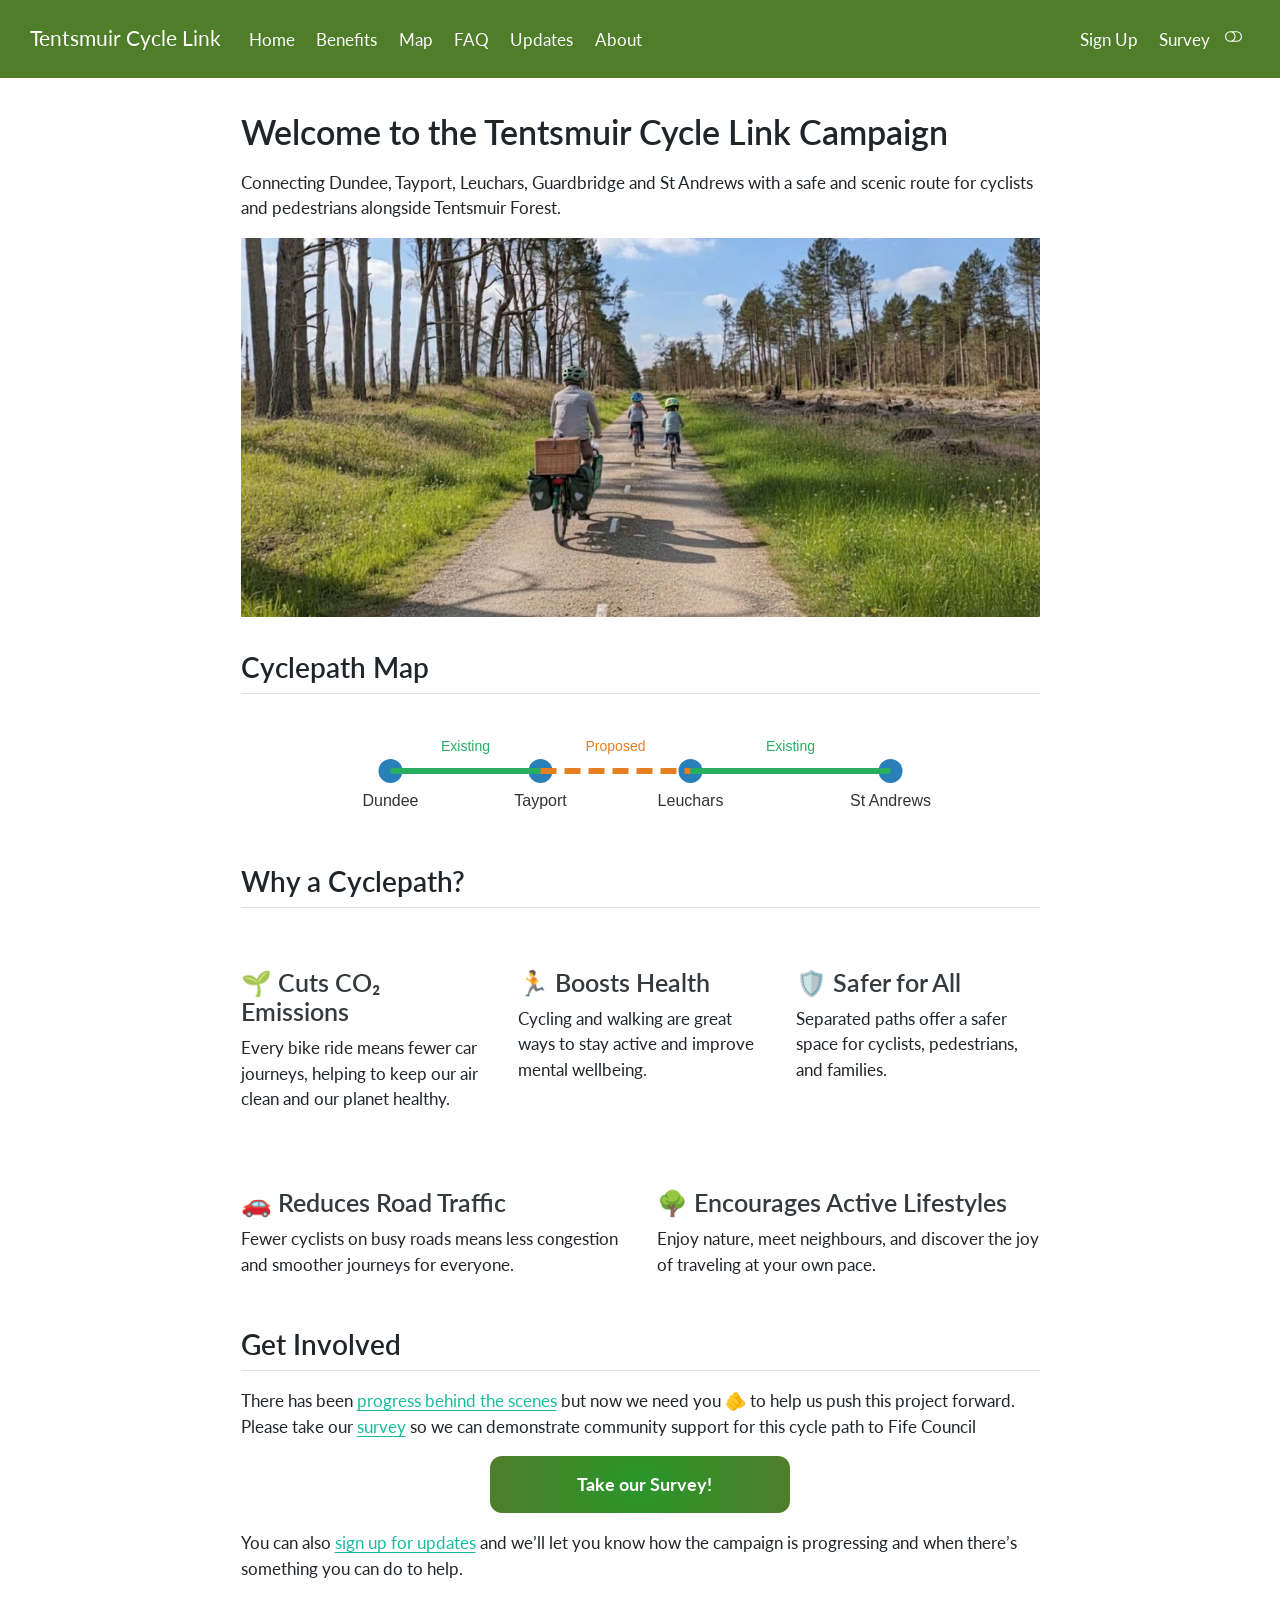
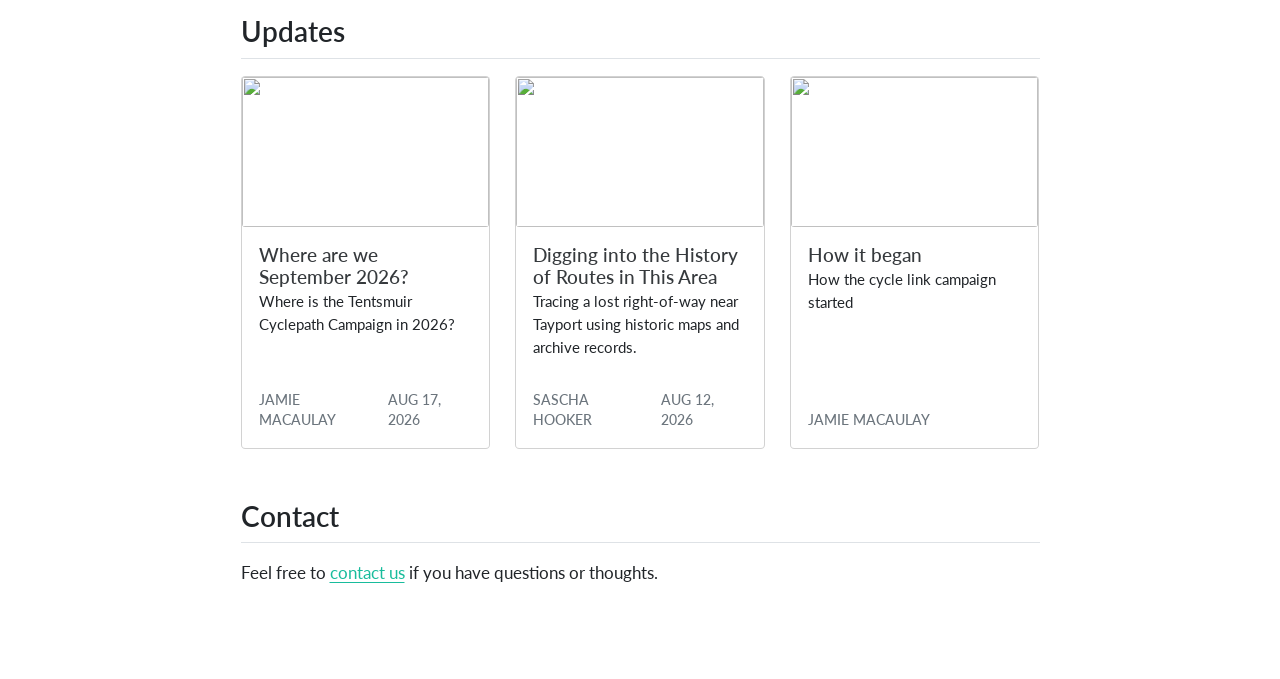
==== commit 262a2bf9: "Built site for gh-pages" ====
--- a/index.html
+++ b/index.html
@@ -355,6 +355,11 @@
   </li>  
 </ul>
             <ul class="navbar-nav navbar-nav-scroll ms-auto">
+  <li class="nav-item">
+    <a class="nav-link" href="./signup.html"> <i class="bi bi-envelope" role="img">
+</i> 
+<span class="menu-text">Sign Up</span></a>
+  </li>  
   <li class="nav-item">
     <a class="nav-link" href="./survey.html"> <i class="bi bi-list-check" role="img">
 </i> 
@@ -474,12 +479,13 @@
           border-radius: 12px;
           width: 300px; /* Set a fixed width */" target="survey"> <i class="fas fa-donate" style="margin-right: 8px;"></i>Take our Survey!</a></p>
 </div>
+<p>You can also <a href="./signup.html">sign up for updates</a> and we’ll let you know how the campaign is progressing and when there’s something you can do to help.</p>
 </section>
 <section id="updates" class="level2">
 <h2 class="anchored" data-anchor-id="updates">Updates</h2>
 <div id="listing-newspanels" class="quarto-listing quarto-listing-container-grid">
 <div class="list grid quarto-listing-cols-3">
-<div class="g-col-1" data-index="0" data-categories="Y3ljbGUlMjBwYXRoJTJDMjAyNiUyQ1RheXBvcnQ=" data-listing-date-sort="1786924800000" data-listing-file-modified-sort="1794235620828" data-listing-date-modified-sort="NaN" data-listing-reading-time-sort="4" data-listing-word-count-sort="655">
+<div class="g-col-1" data-index="0" data-categories="Y3ljbGUlMjBwYXRoJTJDMjAyNiUyQ1RheXBvcnQ=" data-listing-date-sort="1786924800000" data-listing-file-modified-sort="1794304505150" data-listing-date-modified-sort="NaN" data-listing-reading-time-sort="4" data-listing-word-count-sort="655">
 <a href="./blog/2026_progress.html" class="quarto-grid-link no-external-icon">
 <div class="quarto-grid-item card h-100 card-left">
 <p class="card-img-top"><img loading='lazy' src="blog/images/railway_path_image.jpg" style="height: 150px;"  class="thumbnail-image card-img"/></p>
@@ -501,7 +507,7 @@
 </div>
 </div></a>
 </div>
-<div class="g-col-1" data-index="1" data-categories="bG9jYWwlMjBoaXN0b3J5JTJDcmlnaHRzJTIwb2YlMjB3YXklMkNUYXlwb3J0" data-listing-date-sort="1786492800000" data-listing-file-modified-sort="1794235620828" data-listing-date-modified-sort="NaN" data-listing-reading-time-sort="3" data-listing-word-count-sort="488">
+<div class="g-col-1" data-index="1" data-categories="bG9jYWwlMjBoaXN0b3J5JTJDcmlnaHRzJTIwb2YlMjB3YXklMkNUYXlwb3J0" data-listing-date-sort="1786492800000" data-listing-file-modified-sort="1794304505150" data-listing-date-modified-sort="NaN" data-listing-reading-time-sort="3" data-listing-word-count-sort="488">
 <a href="./blog/history-of-rights-of-way.html" class="quarto-grid-link no-external-icon">
 <div class="quarto-grid-item card h-100 card-left">
 <p class="card-img-top"><img loading='lazy' src="blog/images/image1.jpeg" style="height: 150px;"  class="thumbnail-image card-img"/></p>
@@ -523,7 +529,7 @@
 </div>
 </div></a>
 </div>
-<div class="g-col-1" data-index="2" data-listing-file-modified-sort="1794235620862" data-listing-reading-time-sort="5" data-listing-word-count-sort="895">
+<div class="g-col-1" data-index="2" data-listing-file-modified-sort="1794304505183" data-listing-reading-time-sort="5" data-listing-word-count-sort="895">
 <a href="./blog/the_story_so_far_2025.html" class="quarto-grid-link no-external-icon">
 <div class="quarto-grid-item card h-100 card-left">
 <p class="card-img-top">
